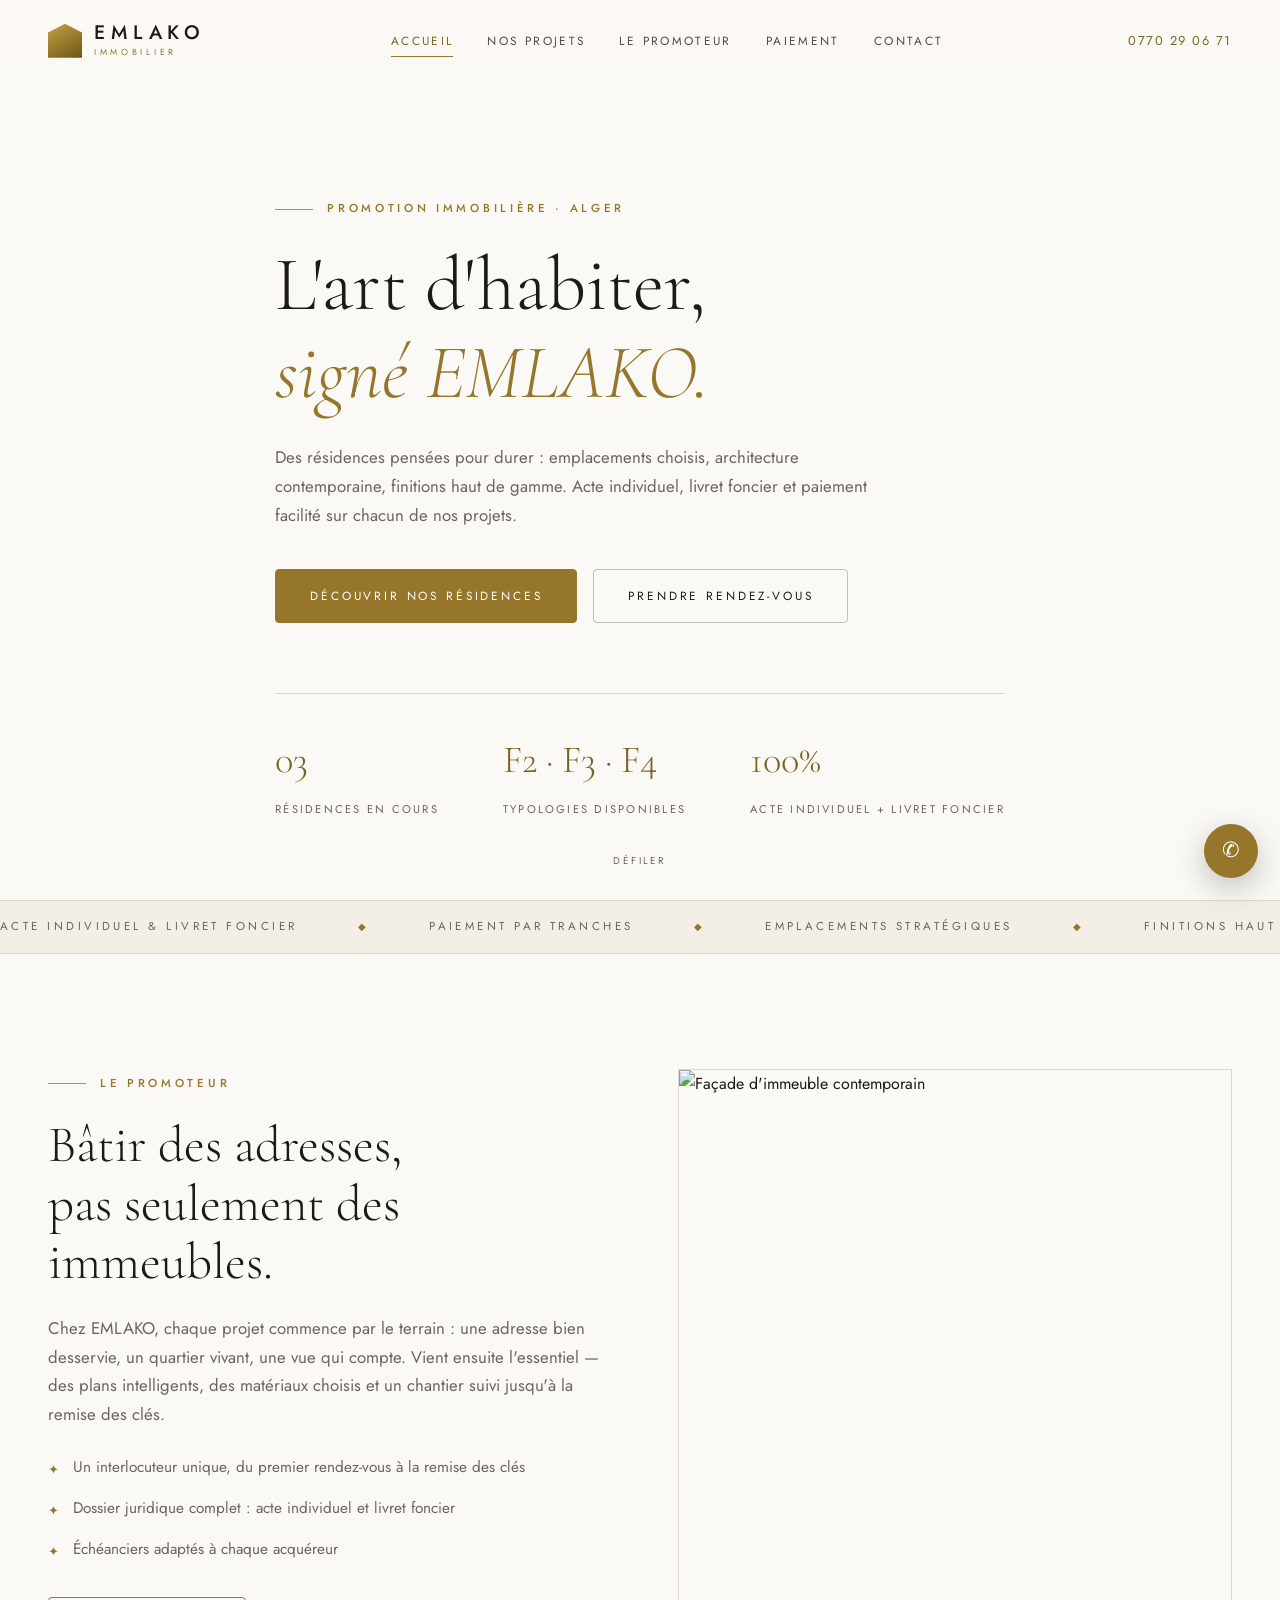
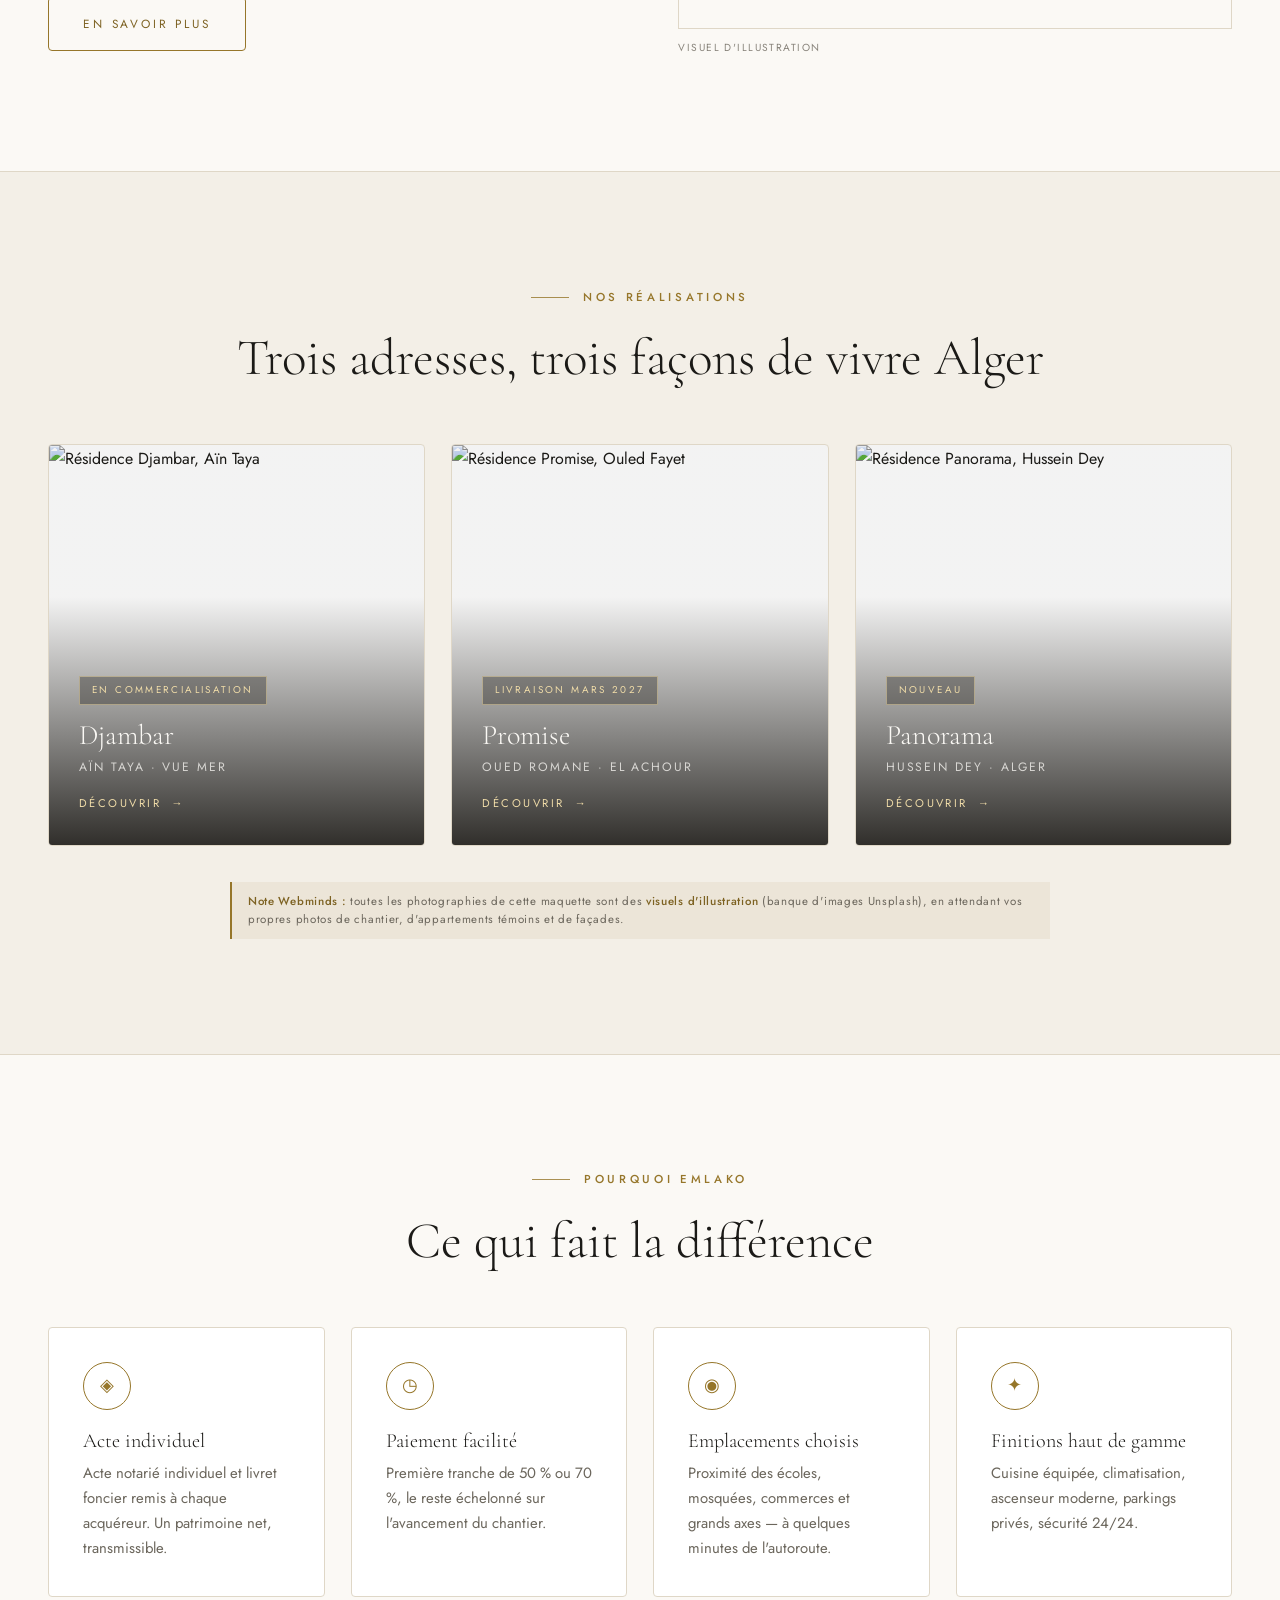
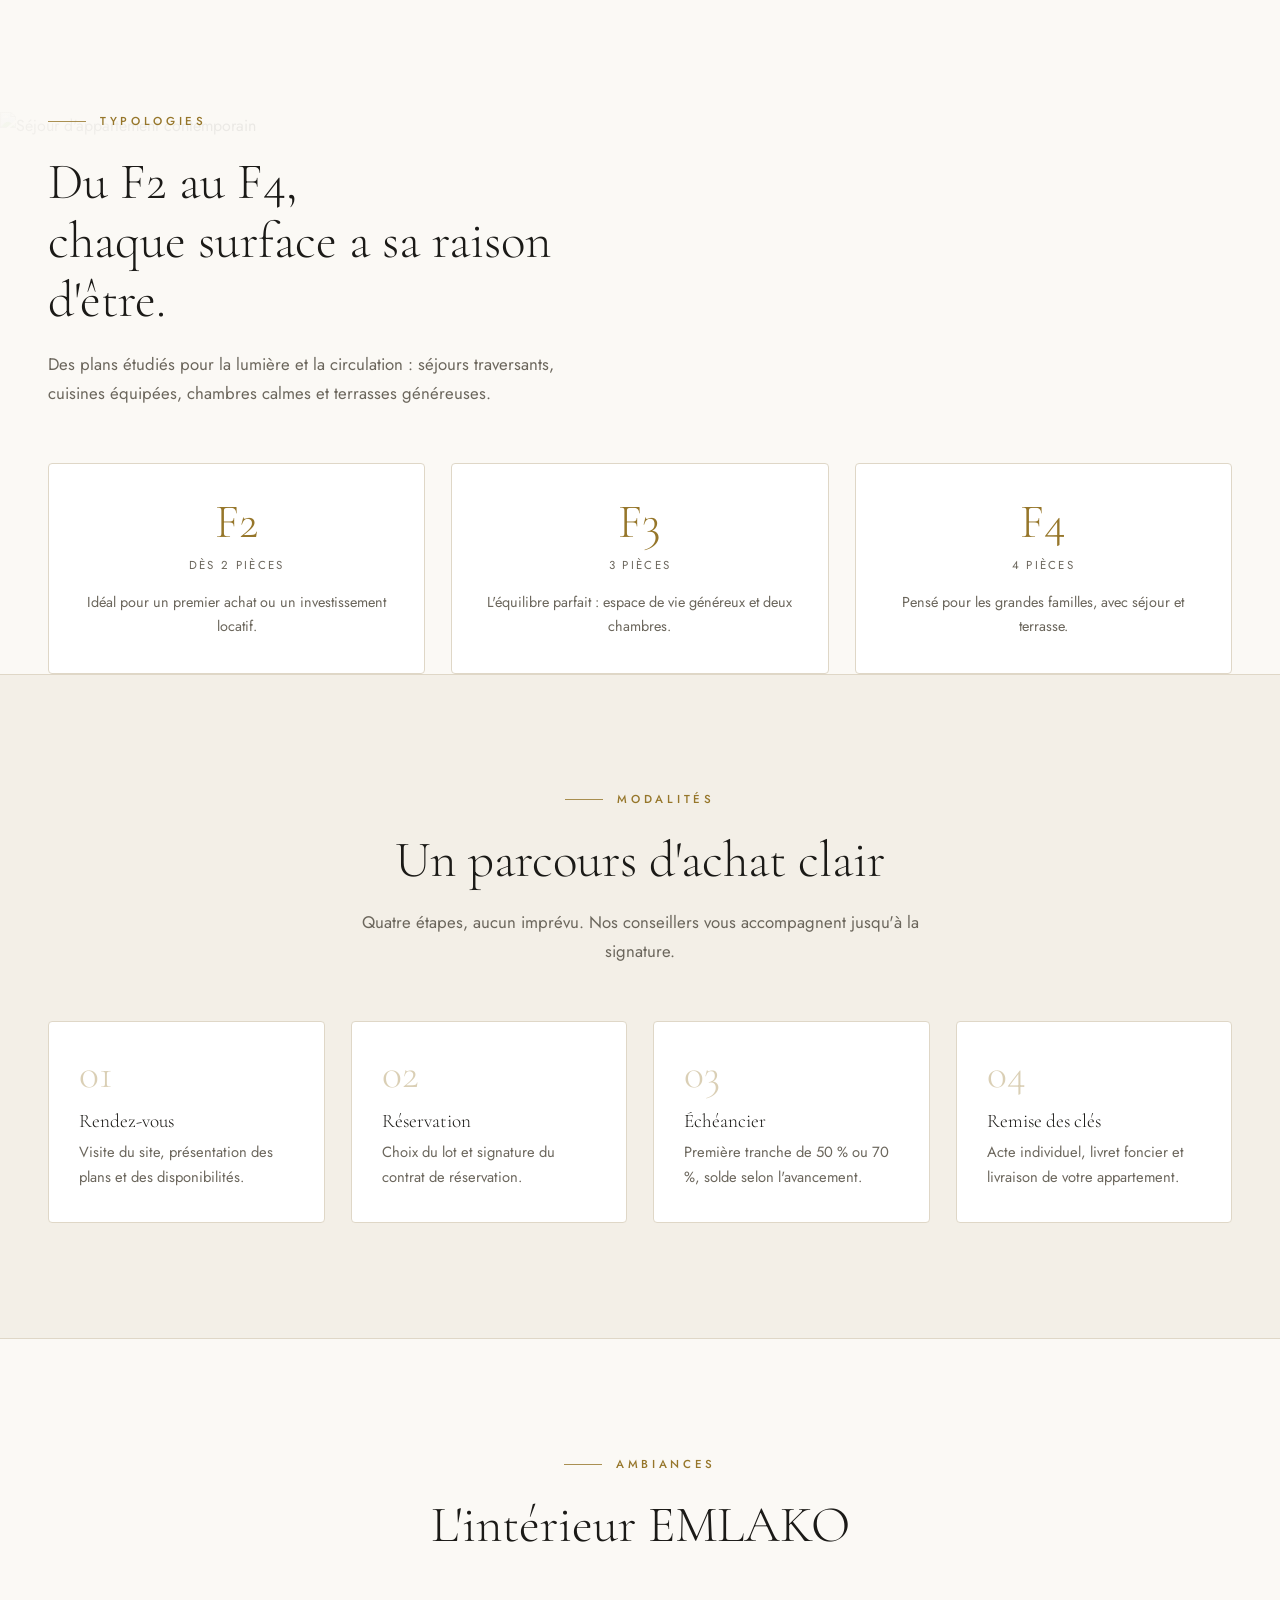
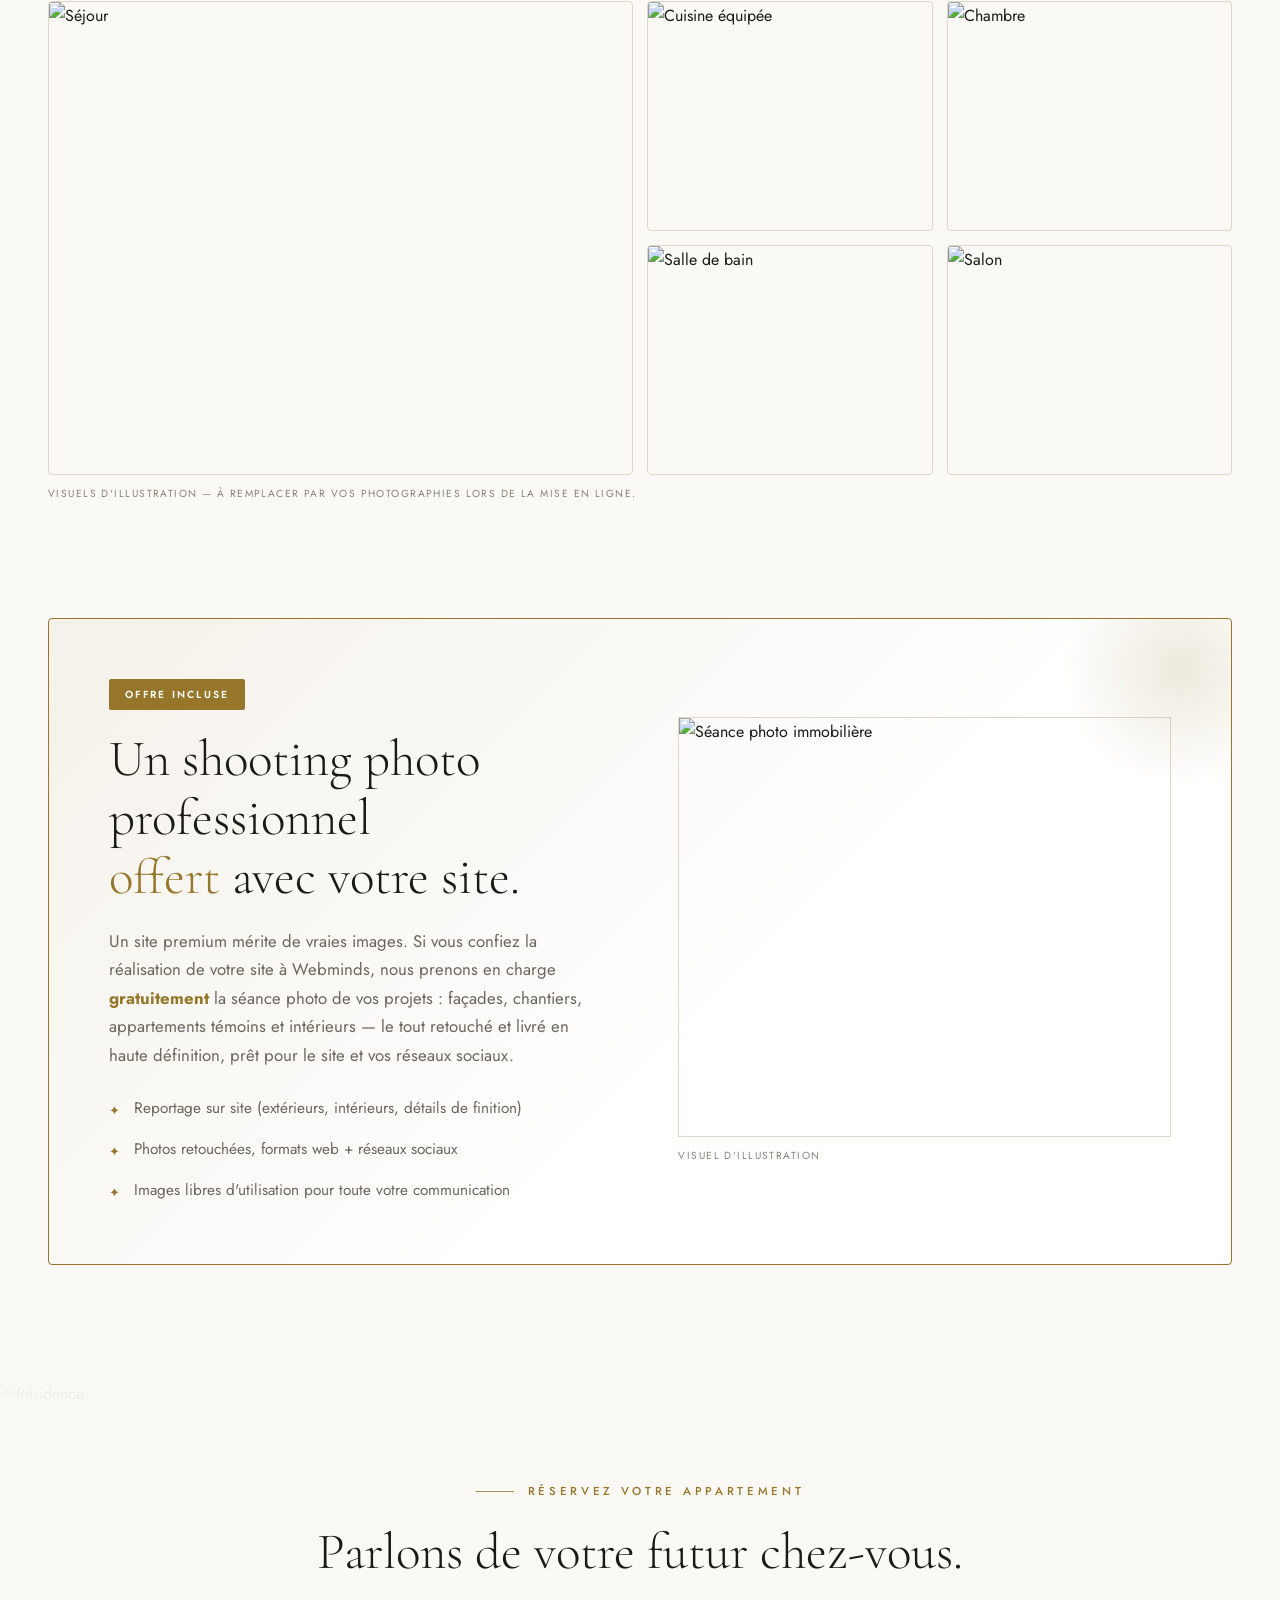
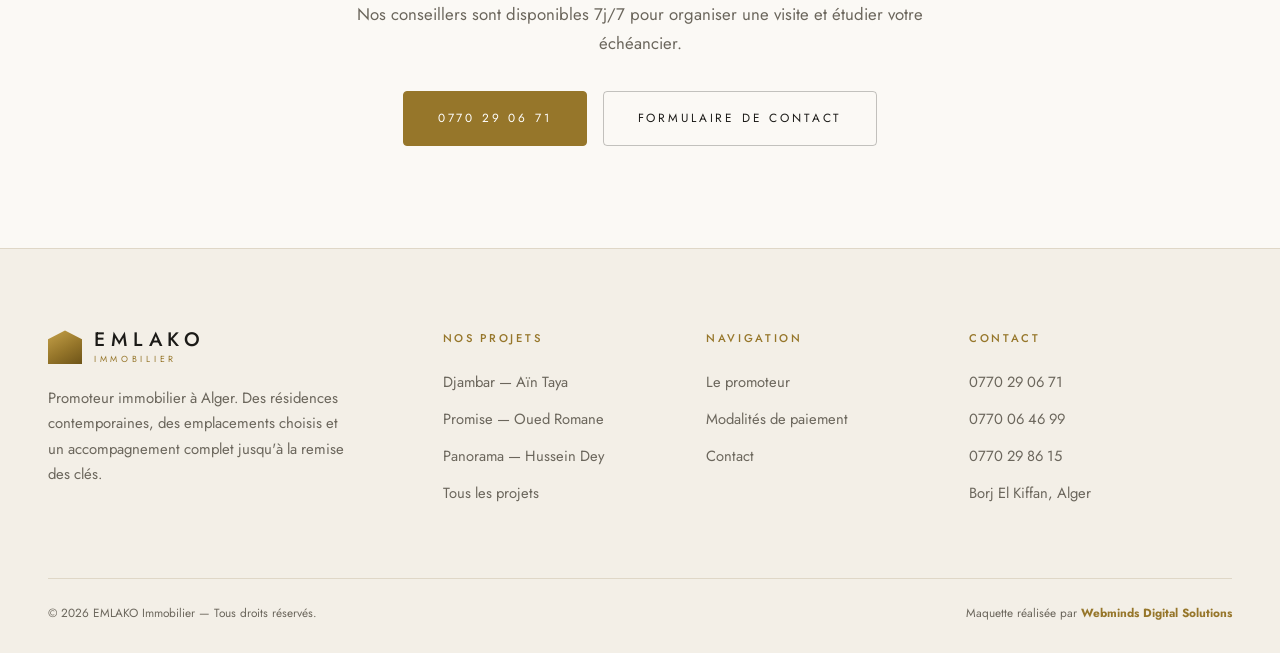
==== light/index.html @ 6c78ec1d "Initial commit — maquettes site EMLAKO (versions sombre et claire) Site statique sans build : versio" ====
<!DOCTYPE html>
<html lang="fr">
<head>
<meta charset="UTF-8">
<meta name="viewport" content="width=device-width, initial-scale=1">
<title>EMLAKO Immobilier — Promotion immobilière haut de gamme à Alger</title>
<meta name="description" content="EMLAKO Immobilier — promoteur immobilier à Alger. Résidences Djambar (Aïn Taya), Promise (Ouled Fayet) et Panorama (Hussein Dey). F2, F3, F4 avec acte individuel, livret foncier et paiement facilité.">
<link rel="preconnect" href="https://fonts.googleapis.com">
<link rel="preconnect" href="https://fonts.gstatic.com" crossorigin>
<link href="https://fonts.googleapis.com/css2?family=Cormorant+Garamond:ital,wght@0,300;0,400;0,500;1,300&family=Jost:wght@300;400;500&display=swap" rel="stylesheet">
<link rel="stylesheet" href="assets/css/style-light.css">
</head>
<body>

<!-- ============ HEADER ============ -->
<header class="header">
  <div class="wrap nav">
    <a href="index.html" class="logo">
      <span class="logo__mark"></span>
      <span class="logo__txt"><b>EMLAKO</b><span>Immobilier</span></span>
    </a>
    <nav class="menu">
      <a href="index.html" class="is-active">Accueil</a>
      <a href="projets.html">Nos projets</a>
      <a href="a-propos.html">Le promoteur</a>
      <a href="index.html#paiement">Paiement</a>
      <a href="contact.html">Contact</a>
    </nav>
    <div class="nav__cta">
      <span class="nav__tel">0770 29 06 71</span>
      <button class="burger" aria-label="Menu">☰</button>
    </div>
  </div>
</header>

<!-- ============ HERO ============ -->
<section class="hero">
  <div class="hero__bg">
    <img src="https://images.unsplash.com/photo-1613490493576-7fde63acd811?auto=format&fit=crop&w=2000&q=80" alt="Résidence contemporaine">
  </div>
  <div class="wrap hero__inner">
    <div class="eyebrow">Promotion immobilière · Alger</div>
    <h1>L'art d'habiter,<br><em>signé EMLAKO.</em></h1>
    <p class="lead">Des résidences pensées pour durer : emplacements choisis, architecture contemporaine, finitions haut de gamme. Acte individuel, livret foncier et paiement facilité sur chacun de nos projets.</p>
    <div class="hero__actions">
      <a href="projets.html" class="btn btn--solid">Découvrir nos résidences</a>
      <a href="contact.html" class="btn btn--ghost">Prendre rendez-vous</a>
    </div>
    <div class="hero__stats">
      <div class="stat"><b>03</b><span>Résidences en cours</span></div>
      <div class="stat"><b>F2 · F3 · F4</b><span>Typologies disponibles</span></div>
      <div class="stat"><b>100%</b><span>Acte individuel + livret foncier</span></div>
    </div>
  </div>
  <span class="scroll-hint">Défiler</span>
</section>

<!-- ============ MARQUEE ============ -->
<div class="marquee">
  <div class="marquee__track">
    <span>Acte individuel &amp; livret foncier</span><span>Paiement par tranches</span><span>Emplacements stratégiques</span><span>Finitions haut de gamme</span><span>Résidences sécurisées</span>
    <span>Acte individuel &amp; livret foncier</span><span>Paiement par tranches</span><span>Emplacements stratégiques</span><span>Finitions haut de gamme</span><span>Résidences sécurisées</span>
  </div>
</div>

<!-- ============ INTRO ============ -->
<section class="pad">
  <div class="wrap split">
    <div class="rv">
      <div class="eyebrow">Le promoteur</div>
      <h2>Bâtir des adresses,<br>pas seulement des immeubles.</h2>
      <p class="lead" style="margin-top:22px">Chez EMLAKO, chaque projet commence par le terrain : une adresse bien desservie, un quartier vivant, une vue qui compte. Vient ensuite l'essentiel — des plans intelligents, des matériaux choisis et un chantier suivi jusqu'à la remise des clés.</p>
      <ul class="checks">
        <li>Un interlocuteur unique, du premier rendez-vous à la remise des clés</li>
        <li>Dossier juridique complet : acte individuel et livret foncier</li>
        <li>Échéanciers adaptés à chaque acquéreur</li>
      </ul>
      <a href="a-propos.html" class="btn" style="margin-top:34px">En savoir plus</a>
    </div>
    <div class="rv">
      <img src="https://images.unsplash.com/photo-1545324418-cc1a3fa10c00?auto=format&fit=crop&w=1200&q=80" alt="Façade d'immeuble contemporain" style="width:100%;height:560px;object-fit:cover;border:1px solid var(--ligne)">
      <p class="img-note">Visuel d'illustration</p>
    </div>
  </div>
</section>

<!-- ============ PROJETS ============ -->
<section class="pad" id="projets" style="background:var(--noir-2);border-top:1px solid var(--ligne);border-bottom:1px solid var(--ligne)">
  <div class="wrap">
    <div class="center rv" style="margin-bottom:56px">
      <div class="eyebrow">Nos réalisations</div>
      <h2>Trois adresses, trois façons de vivre Alger</h2>
    </div>

    <div class="grid g3">
      <a href="projet-djambar.html" class="pcard rv">
        <div class="pcard__img"><img src="https://images.unsplash.com/photo-1507525428034-b723cf961d3e?auto=format&fit=crop&w=1200&q=80" alt="Résidence Djambar, Aïn Taya"></div>
        <div class="pcard__body">
          <span class="pcard__tag">En commercialisation</span>
          <h3>Djambar</h3>
          <p class="pcard__loc">Aïn Taya · Vue mer</p>
          <span class="pcard__link">Découvrir <span>→</span></span>
        </div>
      </a>

      <a href="projet-promise.html" class="pcard rv">
        <div class="pcard__img"><img src="https://images.unsplash.com/photo-1512917774080-9991f1c4c750?auto=format&fit=crop&w=1200&q=80" alt="Résidence Promise, Ouled Fayet"></div>
        <div class="pcard__body">
          <span class="pcard__tag">Livraison mars 2027</span>
          <h3>Promise</h3>
          <p class="pcard__loc">Oued Romane · El Achour</p>
          <span class="pcard__link">Découvrir <span>→</span></span>
        </div>
      </a>

      <a href="projet-panorama.html" class="pcard rv">
        <div class="pcard__img"><img src="https://images.unsplash.com/photo-1486406146926-c627a92ad1ab?auto=format&fit=crop&w=1200&q=80" alt="Résidence Panorama, Hussein Dey"></div>
        <div class="pcard__body">
          <span class="pcard__tag">Nouveau</span>
          <h3>Panorama</h3>
          <p class="pcard__loc">Hussein Dey · Alger</p>
          <span class="pcard__link">Découvrir <span>→</span></span>
        </div>
      </a>
    </div>

    <p class="note rv" style="max-width:820px;margin-left:auto;margin-right:auto;margin-top:36px">
      <b>Note Webminds :</b> toutes les photographies de cette maquette sont des <b>visuels d'illustration</b> (banque d'images Unsplash), en attendant vos propres photos de chantier, d'appartements témoins et de façades.
    </p>
  </div>
</section>

<!-- ============ ATOUTS ============ -->
<section class="pad">
  <div class="wrap">
    <div class="center rv" style="margin-bottom:56px">
      <div class="eyebrow">Pourquoi EMLAKO</div>
      <h2>Ce qui fait la différence</h2>
    </div>
    <div class="grid g4">
      <div class="feat rv"><div class="feat__ico">◈</div><h4>Acte individuel</h4><p>Acte notarié individuel et livret foncier remis à chaque acquéreur. Un patrimoine net, transmissible.</p></div>
      <div class="feat rv"><div class="feat__ico">◷</div><h4>Paiement facilité</h4><p>Première tranche de 50 % ou 70 %, le reste échelonné sur l'avancement du chantier.</p></div>
      <div class="feat rv"><div class="feat__ico">◉</div><h4>Emplacements choisis</h4><p>Proximité des écoles, mosquées, commerces et grands axes — à quelques minutes de l'autoroute.</p></div>
      <div class="feat rv"><div class="feat__ico">✦</div><h4>Finitions haut de gamme</h4><p>Cuisine équipée, climatisation, ascenseur moderne, parkings privés, sécurité 24/24.</p></div>
    </div>
  </div>
</section>

<!-- ============ TYPOLOGIES ============ -->
<section class="band">
  <img src="https://images.unsplash.com/photo-1600607687939-ce8a6c25118c?auto=format&fit=crop&w=2000&q=80" alt="Séjour d'appartement contemporain">
  <div class="wrap">
    <div style="max-width:560px" class="rv">
      <div class="eyebrow">Typologies</div>
      <h2>Du F2 au F4,<br>chaque surface a sa raison d'être.</h2>
      <p class="lead" style="margin-top:20px">Des plans étudiés pour la lumière et la circulation : séjours traversants, cuisines équipées, chambres calmes et terrasses généreuses.</p>
    </div>
    <div class="grid g3" style="margin-top:56px">
      <div class="typo rv"><b>F2</b><span>Dès 2 pièces</span><p>Idéal pour un premier achat ou un investissement locatif.</p></div>
      <div class="typo rv"><b>F3</b><span>3 pièces</span><p>L'équilibre parfait : espace de vie généreux et deux chambres.</p></div>
      <div class="typo rv"><b>F4</b><span>4 pièces</span><p>Pensé pour les grandes familles, avec séjour et terrasse.</p></div>
    </div>
  </div>
</section>

<!-- ============ PAIEMENT ============ -->
<section class="pad" id="paiement" style="background:var(--noir-2);border-top:1px solid var(--ligne);border-bottom:1px solid var(--ligne)">
  <div class="wrap">
    <div class="center rv" style="margin-bottom:56px">
      <div class="eyebrow">Modalités</div>
      <h2>Un parcours d'achat clair</h2>
      <p class="lead" style="margin:18px auto 0">Quatre étapes, aucun imprévu. Nos conseillers vous accompagnent jusqu'à la signature.</p>
    </div>
    <div class="grid g4">
      <div class="step rv"><b>01</b><h4>Rendez-vous</h4><p>Visite du site, présentation des plans et des disponibilités.</p></div>
      <div class="step rv"><b>02</b><h4>Réservation</h4><p>Choix du lot et signature du contrat de réservation.</p></div>
      <div class="step rv"><b>03</b><h4>Échéancier</h4><p>Première tranche de 50 % ou 70 %, solde selon l'avancement.</p></div>
      <div class="step rv"><b>04</b><h4>Remise des clés</h4><p>Acte individuel, livret foncier et livraison de votre appartement.</p></div>
    </div>
  </div>
</section>

<!-- ============ GALERIE ============ -->
<section class="pad">
  <div class="wrap">
    <div class="center rv" style="margin-bottom:46px">
      <div class="eyebrow">Ambiances</div>
      <h2>L'intérieur EMLAKO</h2>
    </div>
    <div class="gal rv">
      <figure><img src="https://images.unsplash.com/photo-1600566753086-00f18fb6b3ea?auto=format&fit=crop&w=1400&q=80" alt="Séjour"></figure>
      <figure><img src="https://images.unsplash.com/photo-1484154218962-a197022b5858?auto=format&fit=crop&w=900&q=80" alt="Cuisine équipée"></figure>
      <figure><img src="https://images.unsplash.com/photo-1560448204-e02f11c3d0e2?auto=format&fit=crop&w=900&q=80" alt="Chambre"></figure>
      <figure><img src="https://images.unsplash.com/photo-1552321554-5fefe8c9ef14?auto=format&fit=crop&w=900&q=80" alt="Salle de bain"></figure>
      <figure><img src="https://images.unsplash.com/photo-1493809842364-78817add7ffb?auto=format&fit=crop&w=900&q=80" alt="Salon"></figure>
    </div>
    <p class="img-note">Visuels d'illustration — à remplacer par vos photographies lors de la mise en ligne.</p>
  </div>
</section>

<!-- ============ OFFRE SHOOTING ============ -->
<section class="pad" style="padding-top:0">
  <div class="wrap">
    <div class="offer rv">
      <div class="split" style="align-items:center">
        <div>
          <span class="offer__badge">Offre incluse</span>
          <h2>Un shooting photo professionnel<br><span class="gold">offert</span> avec votre site.</h2>
          <p class="lead" style="margin-top:20px">Un site premium mérite de vraies images. Si vous confiez la réalisation de votre site à Webminds, nous prenons en charge <b class="gold">gratuitement</b> la séance photo de vos projets : façades, chantiers, appartements témoins et intérieurs — le tout retouché et livré en haute définition, prêt pour le site et vos réseaux sociaux.</p>
          <ul class="checks">
            <li>Reportage sur site (extérieurs, intérieurs, détails de finition)</li>
            <li>Photos retouchées, formats web + réseaux sociaux</li>
            <li>Images libres d'utilisation pour toute votre communication</li>
          </ul>
        </div>
        <div>
          <img src="https://images.unsplash.com/photo-1554048612-b6a482bc67e5?auto=format&fit=crop&w=1100&q=80" alt="Séance photo immobilière" style="width:100%;height:420px;object-fit:cover;border:1px solid var(--ligne)">
          <p class="img-note">Visuel d'illustration</p>
        </div>
      </div>
    </div>
  </div>
</section>

<!-- ============ CTA CONTACT ============ -->
<section class="band" style="min-height:52vh">
  <img src="https://images.unsplash.com/photo-1570129477492-45c003edd2be?auto=format&fit=crop&w=2000&q=80" alt="Résidence">
  <div class="wrap center rv">
    <div class="eyebrow">Réservez votre appartement</div>
    <h2>Parlons de votre futur chez-vous.</h2>
    <p class="lead" style="margin:18px auto 34px">Nos conseillers sont disponibles 7j/7 pour organiser une visite et étudier votre échéancier.</p>
    <div style="display:flex;gap:16px;justify-content:center;flex-wrap:wrap">
      <a href="tel:0770290671" class="btn btn--solid">0770 29 06 71</a>
      <a href="contact.html" class="btn btn--ghost">Formulaire de contact</a>
    </div>
  </div>
</section>

<!-- ============ FOOTER ============ -->
<footer class="footer">
  <div class="wrap">
    <div class="footer__grid">
      <div>
        <a href="index.html" class="logo" style="margin-bottom:20px">
          <span class="logo__mark"></span>
          <span class="logo__txt"><b>EMLAKO</b><span>Immobilier</span></span>
        </a>
        <p style="color:var(--gris);font-size:.93rem;max-width:34ch">Promoteur immobilier à Alger. Des résidences contemporaines, des emplacements choisis et un accompagnement complet jusqu'à la remise des clés.</p>
      </div>
      <div>
        <h5>Nos projets</h5>
        <ul>
          <li><a href="projet-djambar.html">Djambar — Aïn Taya</a></li>
          <li><a href="projet-promise.html">Promise — Oued Romane</a></li>
          <li><a href="projet-panorama.html">Panorama — Hussein Dey</a></li>
          <li><a href="projets.html">Tous les projets</a></li>
        </ul>
      </div>
      <div>
        <h5>Navigation</h5>
        <ul>
          <li><a href="a-propos.html">Le promoteur</a></li>
          <li><a href="index.html#paiement">Modalités de paiement</a></li>
          <li><a href="contact.html">Contact</a></li>
        </ul>
      </div>
      <div>
        <h5>Contact</h5>
        <ul>
          <li><a href="tel:0770290671">0770 29 06 71</a></li>
          <li><a href="tel:0770064699">0770 06 46 99</a></li>
          <li><a href="tel:0770298615">0770 29 86 15</a></li>
          <li>Borj El Kiffan, Alger</li>
        </ul>
      </div>
    </div>
    <div class="footer__bottom">
      <span>© 2026 EMLAKO Immobilier — Tous droits réservés.</span>
      <span>Maquette réalisée par <b class="gold">Webminds Digital Solutions</b></span>
    </div>
  </div>
</footer>

<a href="https://wa.me/213770290671" class="wa" aria-label="WhatsApp" target="_blank" rel="noopener">✆</a>

<script src="assets/js/main.js"></script>
</body>
</html>
---- light/assets/css/style-light.css ----
/* ==========================================================================
   EMLAKO IMMOBILIER — Maquette V2 « Light »
   Proposition Webminds Digital Solutions
   Palette : ivoire / sable / bronze — même structure que la V1 sombre
   ========================================================================== */

:root{
  --noir:#FBF9F5;          /* fond principal (ivoire) */
  --noir-2:#F3EFE7;        /* surface secondaire (sable clair) */
  --noir-3:#EBE5D9;        /* surface au survol */
  --ligne:#DFD7C7;
  --or:#96762A;            /* bronze */
  --or-clair:#7D6222;      /* bronze foncé pour le texte */
  --or-soft:rgba(150,118,42,.08);
  --blanc:#1B1A17;         /* texte principal (encre) */
  --gris:#6B665C;
  --maxw:1240px;
  --r:4px;
  --t:.45s cubic-bezier(.22,.61,.36,1);
}

*{margin:0;padding:0;box-sizing:border-box}
html{scroll-behavior:smooth}
body{
  background:var(--noir);
  color:var(--blanc);
  font-family:"Jost","Helvetica Neue",Arial,sans-serif;
  font-size:16px;line-height:1.7;
  -webkit-font-smoothing:antialiased;overflow-x:hidden;
}
img{display:block;max-width:100%}
a{color:inherit;text-decoration:none}
ul{list-style:none}

h1,h2,h3,h4,.serif{font-family:"Cormorant Garamond",Georgia,serif;font-weight:300;line-height:1.15}
h1{font-size:clamp(2.6rem,6vw,5rem)}
h2{font-size:clamp(2rem,4vw,3.4rem)}
h3{font-size:clamp(1.4rem,2.2vw,2rem)}

.wrap{max-width:var(--maxw);margin:0 auto;padding:0 28px}
section{position:relative}
.pad{padding:clamp(70px,9vw,140px) 0}

.eyebrow{
  font-size:.72rem;letter-spacing:.32em;text-transform:uppercase;
  color:var(--or);display:flex;align-items:center;gap:14px;margin-bottom:22px;font-weight:500;
}
.eyebrow::before{content:"";width:38px;height:1px;background:var(--or);opacity:.8}
.lead{color:var(--gris);max-width:62ch;font-size:1.05rem}
.gold{color:var(--or)}
.center{text-align:center}
.center .eyebrow{justify-content:center}

/* --- Boutons --- */
.btn{
  display:inline-flex;align-items:center;gap:12px;padding:16px 34px;
  border:1px solid var(--or);color:var(--or-clair);
  font-size:.74rem;letter-spacing:.24em;text-transform:uppercase;
  transition:var(--t);border-radius:var(--r);background:transparent;cursor:pointer;
}
.btn:hover{background:var(--or);color:#fff;transform:translateY(-2px)}
.btn--solid{background:var(--or);color:#fff;border-color:var(--or)}
.btn--solid:hover{background:transparent;color:var(--or-clair)}
.btn--ghost{border-color:rgba(27,26,23,.25);color:var(--blanc)}
.btn--ghost:hover{border-color:var(--or);background:var(--or);color:#fff}

/* --- Header --- */
.header{
  position:fixed;inset:0 0 auto 0;z-index:90;padding:22px 0;transition:var(--t);
  background:linear-gradient(to bottom,rgba(251,249,245,.9),transparent);
}
.header.scrolled{
  background:rgba(251,249,245,.97);border-bottom:1px solid var(--ligne);
  padding:14px 0;backdrop-filter:blur(14px);box-shadow:0 8px 30px rgba(27,26,23,.05);
}
.nav{display:flex;align-items:center;justify-content:space-between;gap:30px}
.logo{display:flex;align-items:center;gap:12px}
.logo__mark{
  width:34px;height:34px;flex:none;
  background:linear-gradient(150deg,#C6A24A,var(--or) 55%,#6E5418);
  clip-path:polygon(50% 0,100% 26%,100% 100%,0 100%,0 26%);
}
.logo__txt{line-height:1.05}
.logo__txt b{display:block;font-size:1.22rem;letter-spacing:.3em;font-weight:500}
.logo__txt span{font-size:.55rem;letter-spacing:.42em;color:var(--or);text-transform:uppercase}
.menu{display:flex;gap:34px;align-items:center}
.menu a{
  font-size:.74rem;letter-spacing:.2em;text-transform:uppercase;color:var(--blanc);
  opacity:.78;position:relative;padding:6px 0;transition:var(--t);
}
.menu a::after{content:"";position:absolute;left:0;bottom:0;height:1px;width:0;background:var(--or);transition:var(--t)}
.menu a:hover,.menu a.is-active{opacity:1;color:var(--or-clair)}
.menu a:hover::after,.menu a.is-active::after{width:100%}
.nav__cta{display:flex;align-items:center;gap:18px}
.nav__tel{font-size:.8rem;letter-spacing:.12em;color:var(--or-clair);white-space:nowrap}
.burger{display:none;background:none;border:0;color:var(--blanc);font-size:1.5rem;cursor:pointer;line-height:1}

/* --- Hero --- */
.hero{position:relative;min-height:100vh;display:flex;align-items:center;overflow:hidden}
.hero__bg{position:absolute;inset:0;z-index:-2}
.hero__bg img{width:100%;height:100%;object-fit:cover;opacity:1;animation:zoom 22s ease-in-out infinite alternate}
@keyframes zoom{from{transform:scale(1)}to{transform:scale(1.09)}}
.hero::after{
  content:"";position:absolute;inset:0;z-index:-1;
  background:linear-gradient(100deg,rgba(251,249,245,.97) 8%,rgba(251,249,245,.9) 42%,rgba(251,249,245,.45) 72%,rgba(251,249,245,.2));
}
.hero__inner{padding-top:120px;max-width:820px}
.hero h1{margin-bottom:26px}
.hero h1 em{font-style:italic;color:var(--or)}
.hero__actions{display:flex;gap:16px;flex-wrap:wrap;margin-top:40px}
.hero__stats{display:flex;gap:clamp(24px,5vw,64px);flex-wrap:wrap;margin-top:70px;padding-top:34px;border-top:1px solid var(--ligne)}
.stat b{display:block;font-family:"Cormorant Garamond",serif;font-size:2.4rem;color:var(--or-clair);font-weight:300}
.stat span{font-size:.7rem;letter-spacing:.2em;text-transform:uppercase;color:var(--gris)}
.scroll-hint{position:absolute;bottom:30px;left:50%;transform:translateX(-50%);font-size:.62rem;letter-spacing:.3em;text-transform:uppercase;color:var(--gris)}

/* --- Marquee --- */
.marquee{border-top:1px solid var(--ligne);border-bottom:1px solid var(--ligne);overflow:hidden;background:var(--noir-2);padding:16px 0}
.marquee__track{display:flex;gap:60px;white-space:nowrap;animation:slide 34s linear infinite;width:max-content}
.marquee__track span{font-size:.72rem;letter-spacing:.3em;text-transform:uppercase;color:var(--gris);display:flex;align-items:center;gap:60px}
.marquee__track span::after{content:"◆";color:var(--or);font-size:.6rem}
@keyframes slide{to{transform:translateX(-50%)}}

/* --- Grilles --- */
.grid{display:grid;gap:26px}
.g2{grid-template-columns:repeat(2,1fr)}
.g3{grid-template-columns:repeat(3,1fr)}
.g4{grid-template-columns:repeat(4,1fr)}
.split{display:grid;grid-template-columns:1fr 1fr;gap:clamp(36px,6vw,90px);align-items:center}

/* --- Cartes projets --- */
.pcard{position:relative;overflow:hidden;border:1px solid var(--ligne);background:#fff;border-radius:var(--r);display:block;transition:var(--t)}
.pcard:hover{box-shadow:0 18px 50px rgba(27,26,23,.12);transform:translateY(-4px)}
.pcard__img{height:400px;overflow:hidden;position:relative}
.pcard__img img{width:100%;height:100%;object-fit:cover;transition:transform 1.1s cubic-bezier(.22,.61,.36,1)}
.pcard:hover .pcard__img img{transform:scale(1.08)}
.pcard__img::after{content:"";position:absolute;inset:0;background:linear-gradient(to top,rgba(20,18,14,.88),rgba(20,18,14,.05) 62%)}
.pcard__body{position:absolute;bottom:0;left:0;right:0;padding:30px;z-index:2;color:#FBF9F5}
.pcard__body h3{color:#FBF9F5}
.pcard__tag{display:inline-block;font-size:.62rem;letter-spacing:.24em;text-transform:uppercase;color:#F0DCA8;border:1px solid rgba(240,220,168,.5);padding:5px 12px;margin-bottom:14px;background:rgba(20,18,14,.35)}
.pcard h3{margin-bottom:6px}
.pcard__loc{font-size:.76rem;letter-spacing:.16em;text-transform:uppercase;color:rgba(251,249,245,.75)}
.pcard__link{margin-top:16px;display:inline-flex;gap:10px;align-items:center;font-size:.7rem;letter-spacing:.22em;text-transform:uppercase;color:#F0DCA8}
.pcard__link span{transition:var(--t)}
.pcard:hover .pcard__link span{transform:translateX(6px)}

/* tag utilisé hors carte (pages projets) */
.split .pcard__tag{color:var(--or-clair);border-color:var(--ligne);background:var(--or-soft)}
.split .pcard__loc{color:var(--gris)}

/* --- Atouts --- */
.feat{padding:34px;border:1px solid var(--ligne);background:#fff;border-radius:var(--r);transition:var(--t)}
.feat:hover{background:var(--noir-2);transform:translateY(-6px);border-color:var(--or)}
.feat__ico{width:48px;height:48px;border:1px solid var(--or);border-radius:50%;display:grid;place-items:center;color:var(--or);margin-bottom:20px;font-size:1.1rem}
.feat h4{font-size:1.25rem;margin-bottom:8px}
.feat p{color:var(--gris);font-size:.93rem}

/* --- Typologies --- */
.typo{border:1px solid var(--ligne);background:#fff;padding:34px;text-align:center;border-radius:var(--r);transition:var(--t)}
.typo:hover{border-color:var(--or);background:var(--noir-2)}
.typo b{display:block;font-family:"Cormorant Garamond",serif;font-size:3rem;color:var(--or);font-weight:300;line-height:1}
.typo span{font-size:.72rem;letter-spacing:.2em;text-transform:uppercase;color:var(--gris);display:block;margin-top:10px}
.typo p{color:var(--gris);font-size:.9rem;margin-top:14px}

/* --- Bande image --- */
.band{position:relative;min-height:60vh;display:flex;align-items:center;overflow:hidden}
.band img{position:absolute;inset:0;width:100%;height:100%;object-fit:cover;z-index:-1}
.band::after{content:"";position:absolute;inset:0;background:linear-gradient(to right,rgba(251,249,245,.96),rgba(251,249,245,.86) 55%,rgba(251,249,245,.5));z-index:-1}

/* --- Étapes --- */
.step{position:relative;padding:32px 30px;border:1px solid var(--ligne);background:#fff;border-radius:var(--r)}
.step b{font-family:"Cormorant Garamond",serif;font-size:2.6rem;color:rgba(150,118,42,.35);display:block;line-height:1;margin-bottom:14px;font-weight:300}
.step h4{font-size:1.2rem;margin-bottom:8px}
.step p{color:var(--gris);font-size:.92rem}

/* --- Checks --- */
.checks{display:grid;gap:14px;margin-top:26px}
.checks li{display:flex;gap:14px;align-items:flex-start;color:var(--gris);font-size:.96rem}
.checks li::before{content:"✦";color:var(--or);font-size:.8rem;margin-top:5px}

/* --- Galerie --- */
.gal{display:grid;grid-template-columns:repeat(4,1fr);gap:14px}
.gal figure{overflow:hidden;height:230px;border:1px solid var(--ligne);position:relative;border-radius:var(--r)}
.gal figure:first-child{grid-column:span 2;grid-row:span 2;height:auto;min-height:474px}
.gal img{width:100%;height:100%;object-fit:cover;transition:transform 1s var(--t)}
.gal figure:hover img{transform:scale(1.07)}

/* --- Offre shooting --- */
.offer{
  border:1px solid var(--or);border-radius:var(--r);
  background:linear-gradient(135deg,rgba(150,118,42,.10),rgba(255,255,255,0) 60%),#fff;
  padding:clamp(34px,5vw,60px);position:relative;overflow:hidden;
}
.offer::before{content:"";position:absolute;right:-70px;top:-70px;width:240px;height:240px;border-radius:50%;background:radial-gradient(circle,rgba(150,118,42,.16),transparent 70%)}
.offer__badge{display:inline-block;background:var(--or);color:#fff;font-size:.64rem;font-weight:600;letter-spacing:.22em;text-transform:uppercase;padding:7px 16px;margin-bottom:20px;border-radius:2px}

/* --- Notes --- */
.note{font-size:.72rem;letter-spacing:.06em;color:var(--gris);border-left:2px solid var(--or);padding:10px 16px;background:var(--or-soft);margin-top:20px;line-height:1.6}
.note b{color:var(--or-clair);font-weight:500}
.img-note{font-size:.64rem;letter-spacing:.14em;text-transform:uppercase;color:var(--gris);opacity:.8;margin-top:10px}

/* --- Formulaire --- */
.form{display:grid;gap:18px}
.form .row{display:grid;grid-template-columns:1fr 1fr;gap:18px}
.form label{display:block;font-size:.66rem;letter-spacing:.2em;text-transform:uppercase;color:var(--gris);margin-bottom:8px}
.form input,.form select,.form textarea{
  width:100%;background:#fff;border:1px solid var(--ligne);color:var(--blanc);
  padding:14px 16px;font-family:inherit;font-size:.95rem;border-radius:var(--r);transition:var(--t);
}
.form input:focus,.form select:focus,.form textarea:focus{outline:0;border-color:var(--or);box-shadow:0 0 0 3px var(--or-soft)}
.form textarea{min-height:130px;resize:vertical}

/* --- Contact infos --- */
.cinfo{display:flex;gap:18px;padding:24px 0;border-bottom:1px solid var(--ligne)}
.cinfo__ico{width:42px;height:42px;flex:none;border:1px solid var(--or);border-radius:50%;display:grid;place-items:center;color:var(--or)}
.cinfo b{display:block;font-size:.68rem;letter-spacing:.22em;text-transform:uppercase;color:var(--gris);font-weight:500;margin-bottom:5px}
.cinfo p{color:var(--blanc);font-size:1rem}

/* --- Page header interne --- */
.phead{position:relative;padding:190px 0 90px;overflow:hidden}
.phead img{position:absolute;inset:0;width:100%;height:100%;object-fit:cover;z-index:-1}
.phead::after{content:"";position:absolute;inset:0;background:linear-gradient(to top,var(--noir) 12%,rgba(251,249,245,.9) 55%,rgba(251,249,245,.7));z-index:-1}
.crumb{font-size:.68rem;letter-spacing:.2em;text-transform:uppercase;color:var(--gris);margin-top:16px}
.crumb a:hover{color:var(--or-clair)}

/* --- Footer --- */
.footer{background:var(--noir-2);border-top:1px solid var(--ligne);padding:80px 0 30px}
.footer__grid{display:grid;grid-template-columns:1.6fr 1fr 1fr 1.2fr;gap:44px}
.footer h5{font-size:.7rem;letter-spacing:.24em;text-transform:uppercase;color:var(--or);margin-bottom:22px;font-weight:500}
.footer li{margin-bottom:12px;color:var(--gris);font-size:.92rem}
.footer a:hover{color:var(--or-clair)}
.footer__bottom{margin-top:60px;padding-top:24px;border-top:1px solid var(--ligne);display:flex;justify-content:space-between;gap:16px;flex-wrap:wrap;font-size:.74rem;color:var(--gris)}

/* --- WhatsApp --- */
.wa{position:fixed;right:22px;bottom:22px;z-index:80;width:54px;height:54px;border-radius:50%;background:var(--or);color:#fff;display:grid;place-items:center;font-size:1.3rem;box-shadow:0 10px 30px rgba(27,26,23,.25);transition:var(--t)}
.wa:hover{transform:scale(1.08)}

/* --- Reveal --- */
.rv{opacity:0;transform:translateY(32px);transition:opacity .9s ease,transform .9s cubic-bezier(.22,.61,.36,1)}
.rv.in{opacity:1;transform:none}

/* --- Responsive --- */
@media(max-width:980px){
  .g4{grid-template-columns:repeat(2,1fr)}
  .g3{grid-template-columns:repeat(2,1fr)}
  .footer__grid{grid-template-columns:1fr 1fr}
  .gal{grid-template-columns:repeat(2,1fr)}
  .gal figure:first-child{grid-column:span 2;min-height:300px}
}
@media(max-width:820px){
  .menu{position:fixed;inset:0 0 0 auto;width:min(80vw,320px);background:#fff;flex-direction:column;justify-content:center;gap:26px;transform:translateX(100%);transition:var(--t);border-left:1px solid var(--ligne);z-index:95}
  .menu.open{transform:none}
  .burger{display:block;z-index:96}
  .nav__tel{display:none}
  .split,.g2,.g3{grid-template-columns:1fr}
  .hero__inner{padding-top:150px}
  .form .row{grid-template-columns:1fr}
  .footer__grid{grid-template-columns:1fr}
}
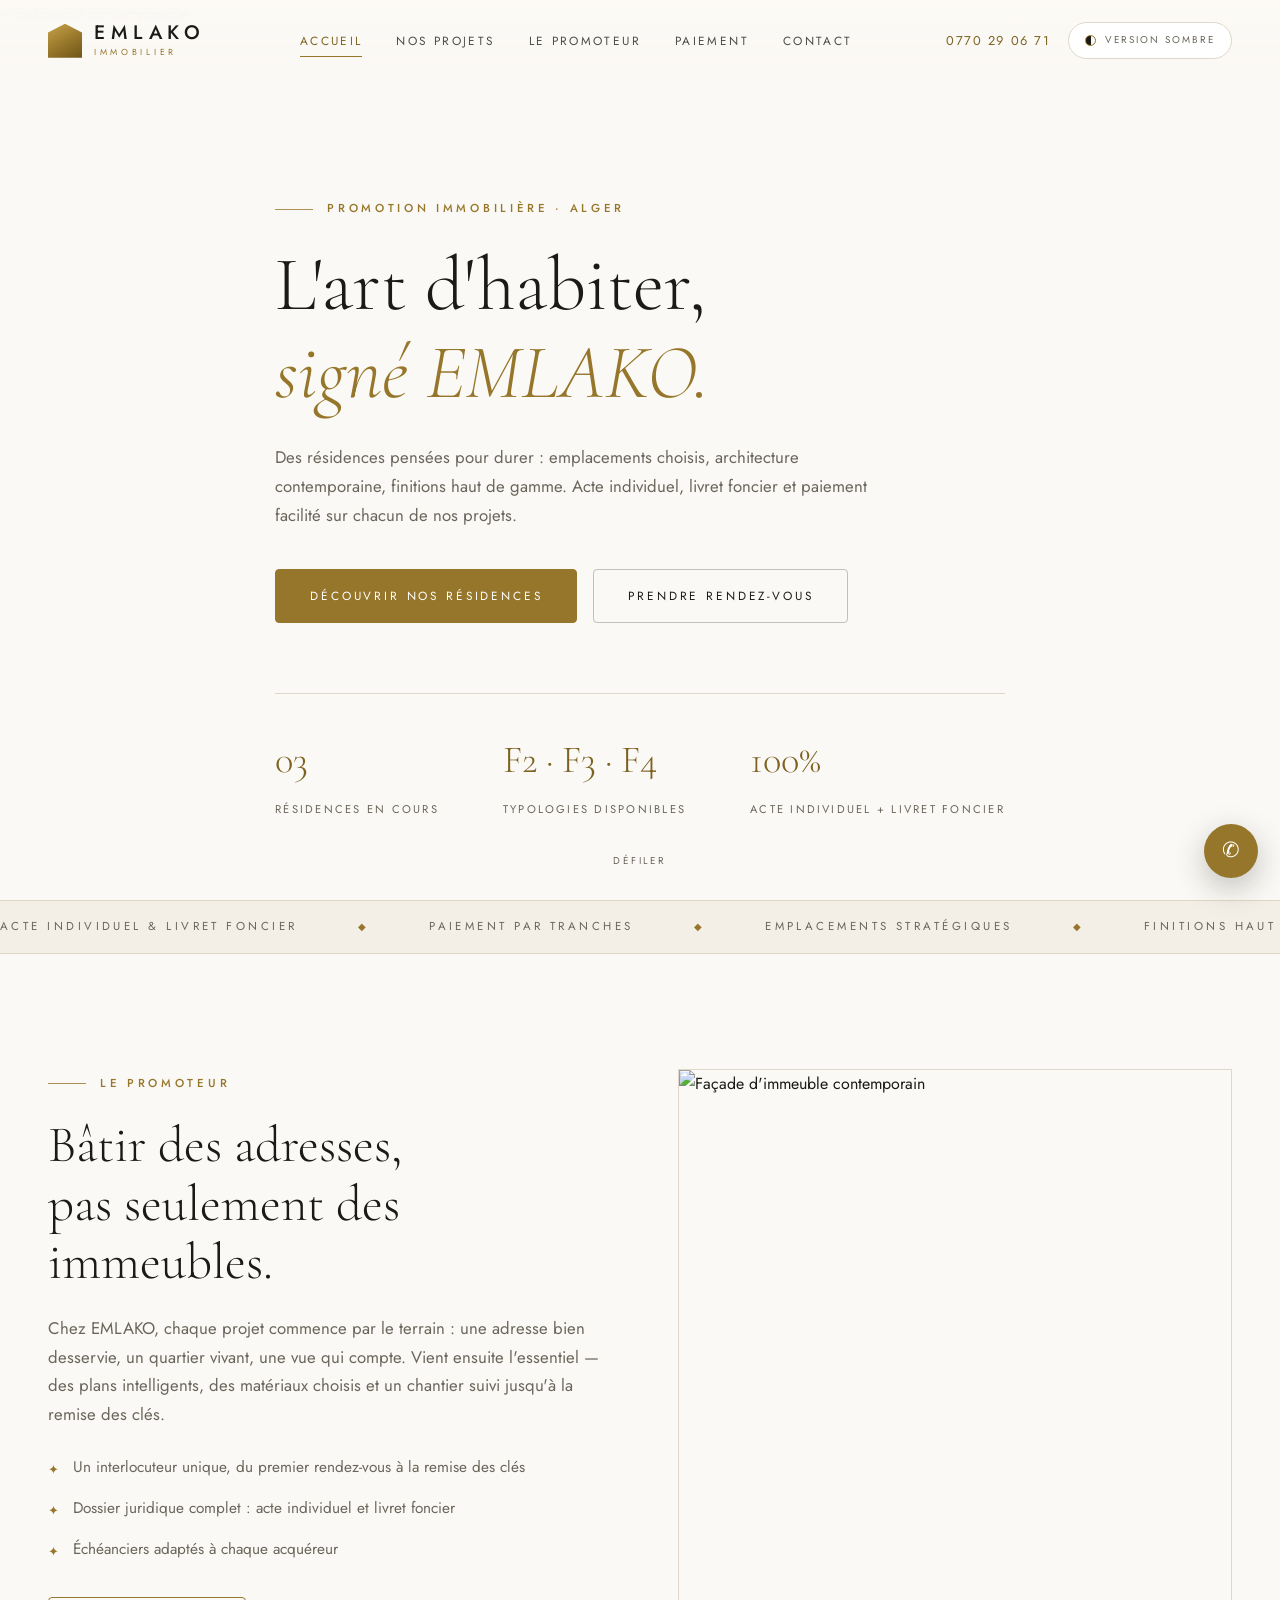
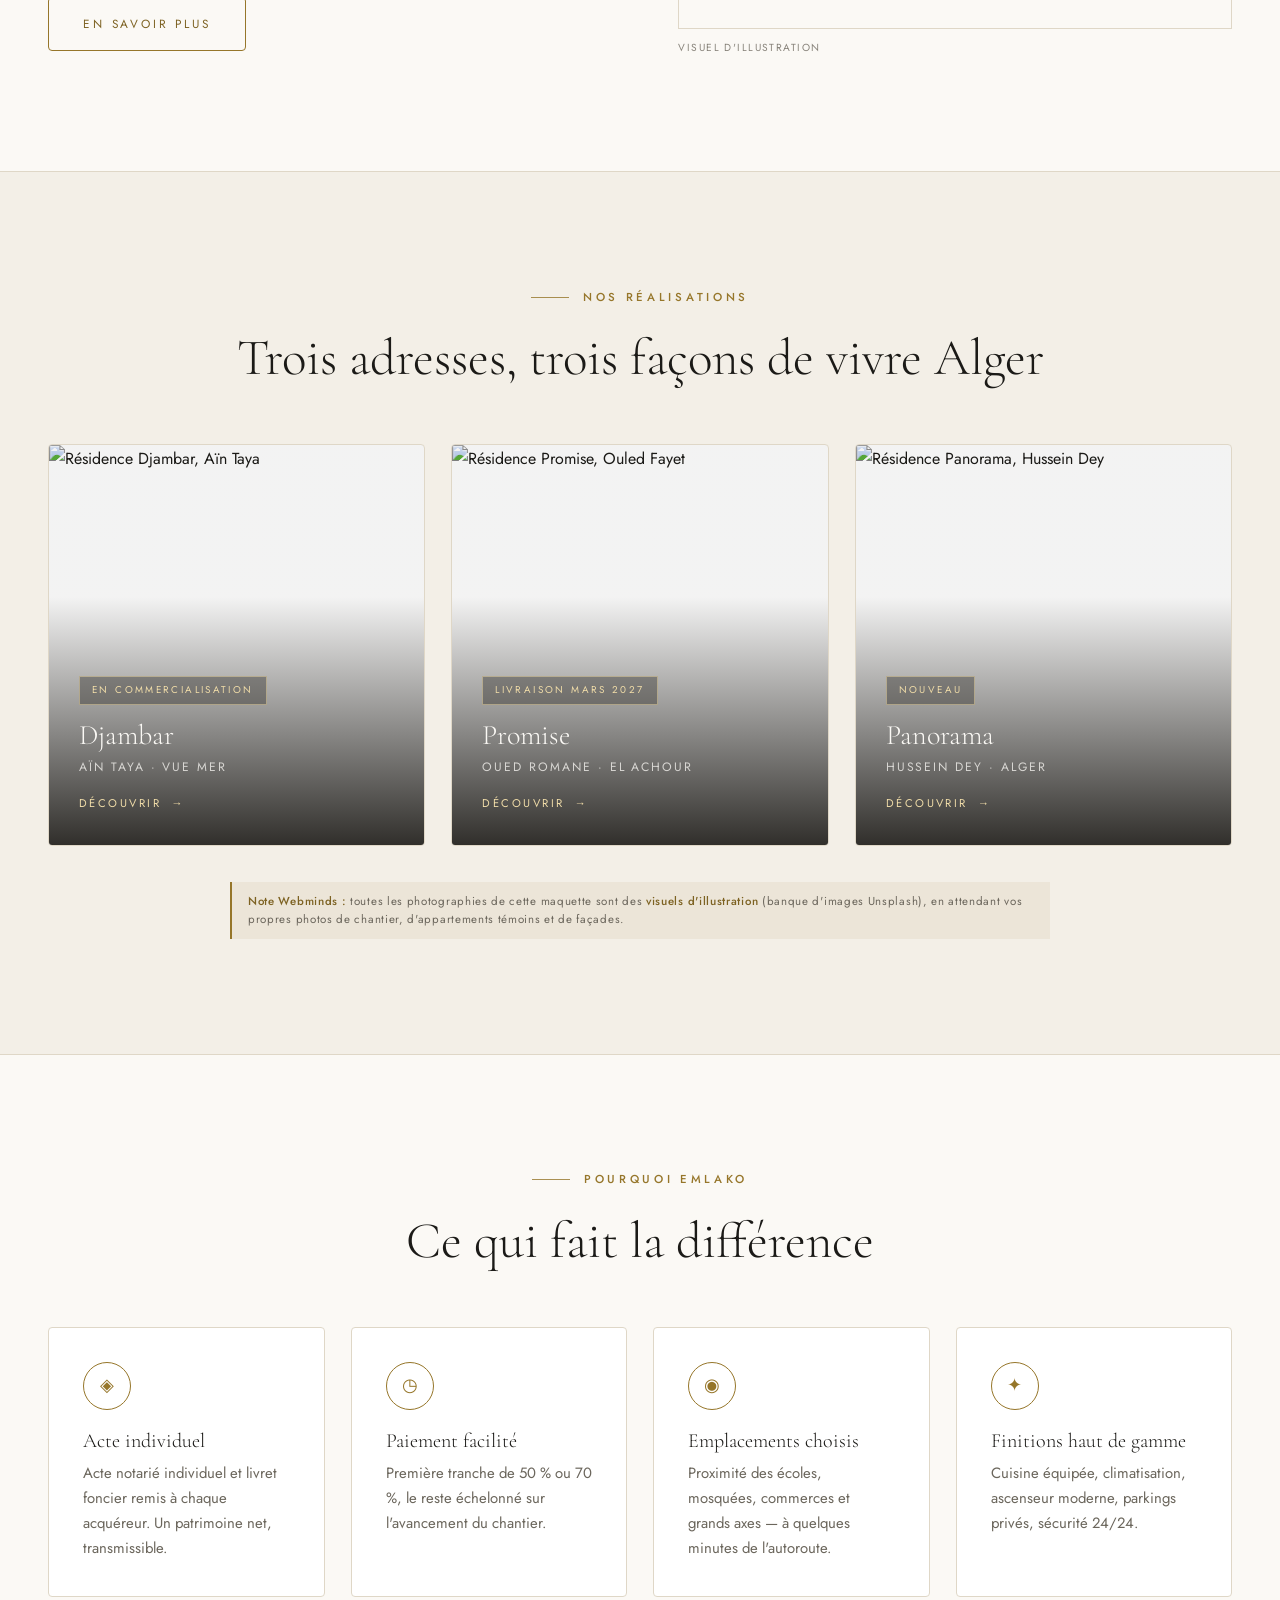
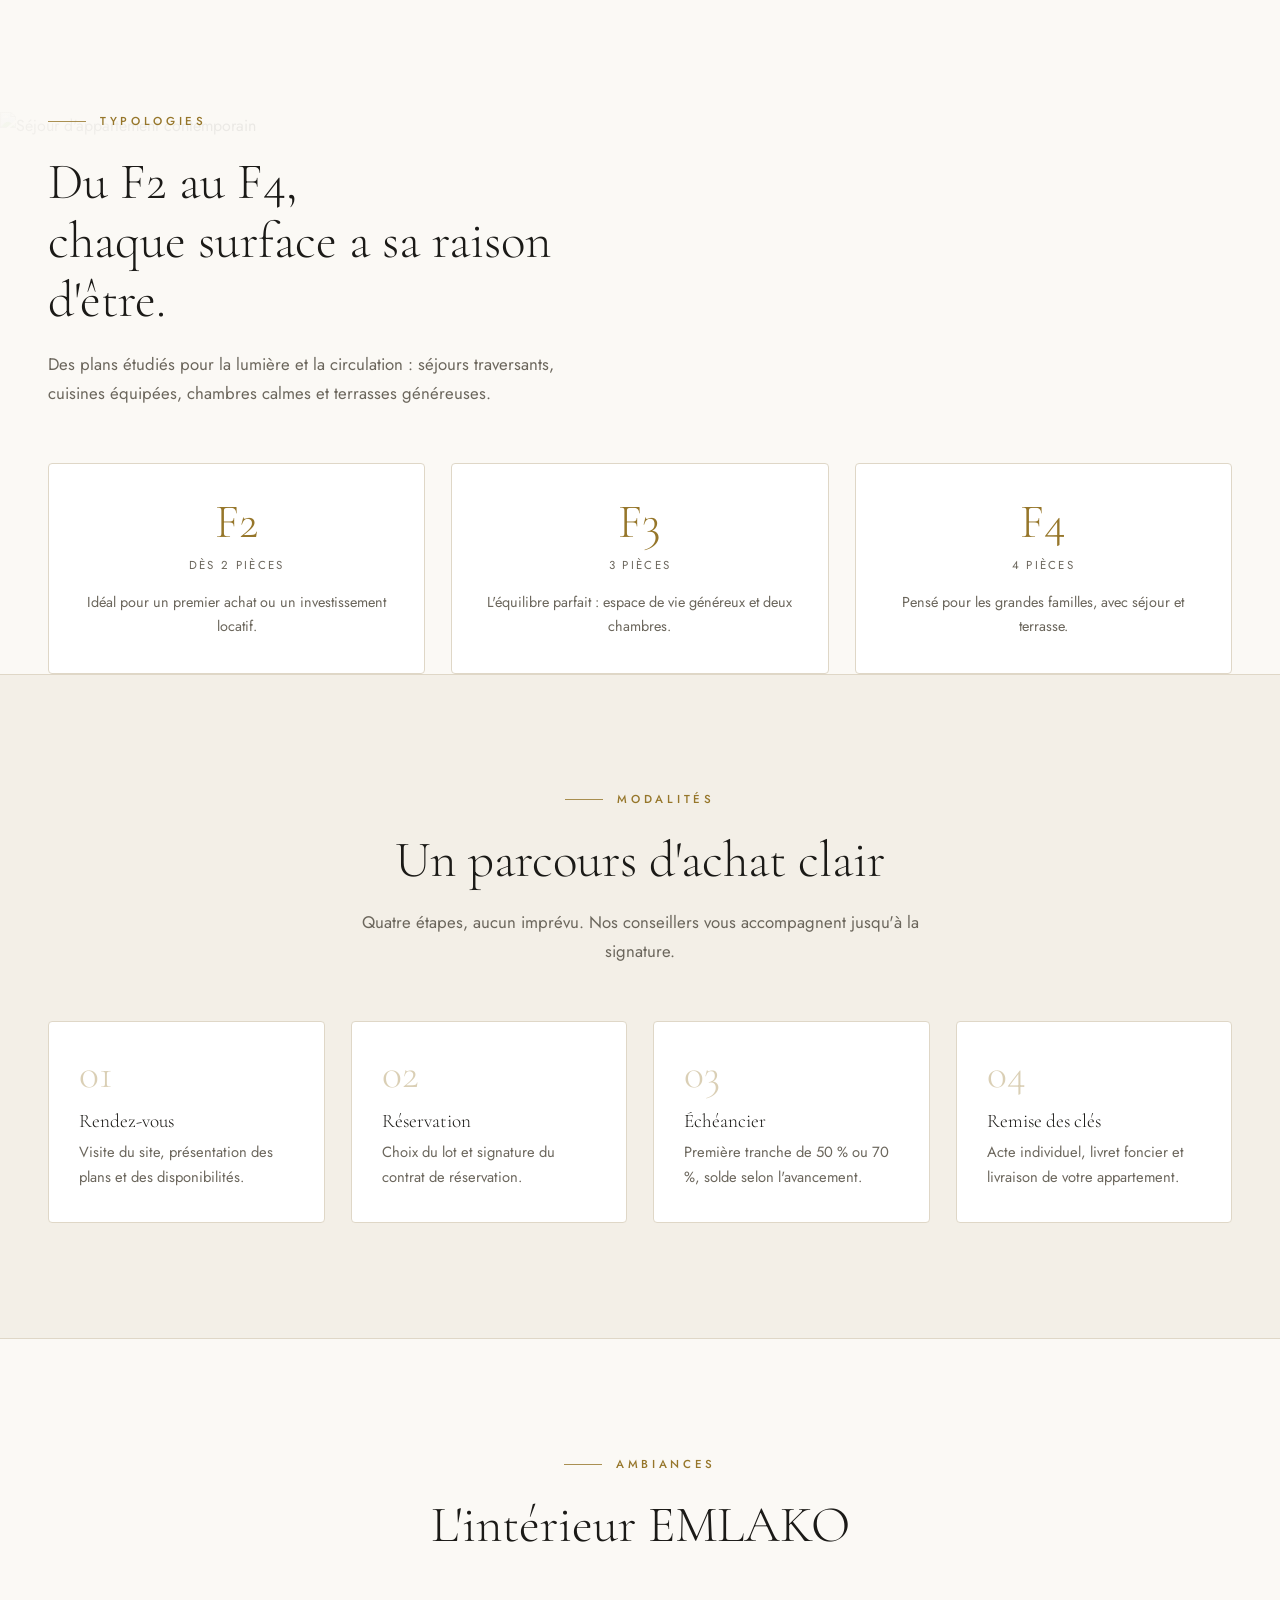
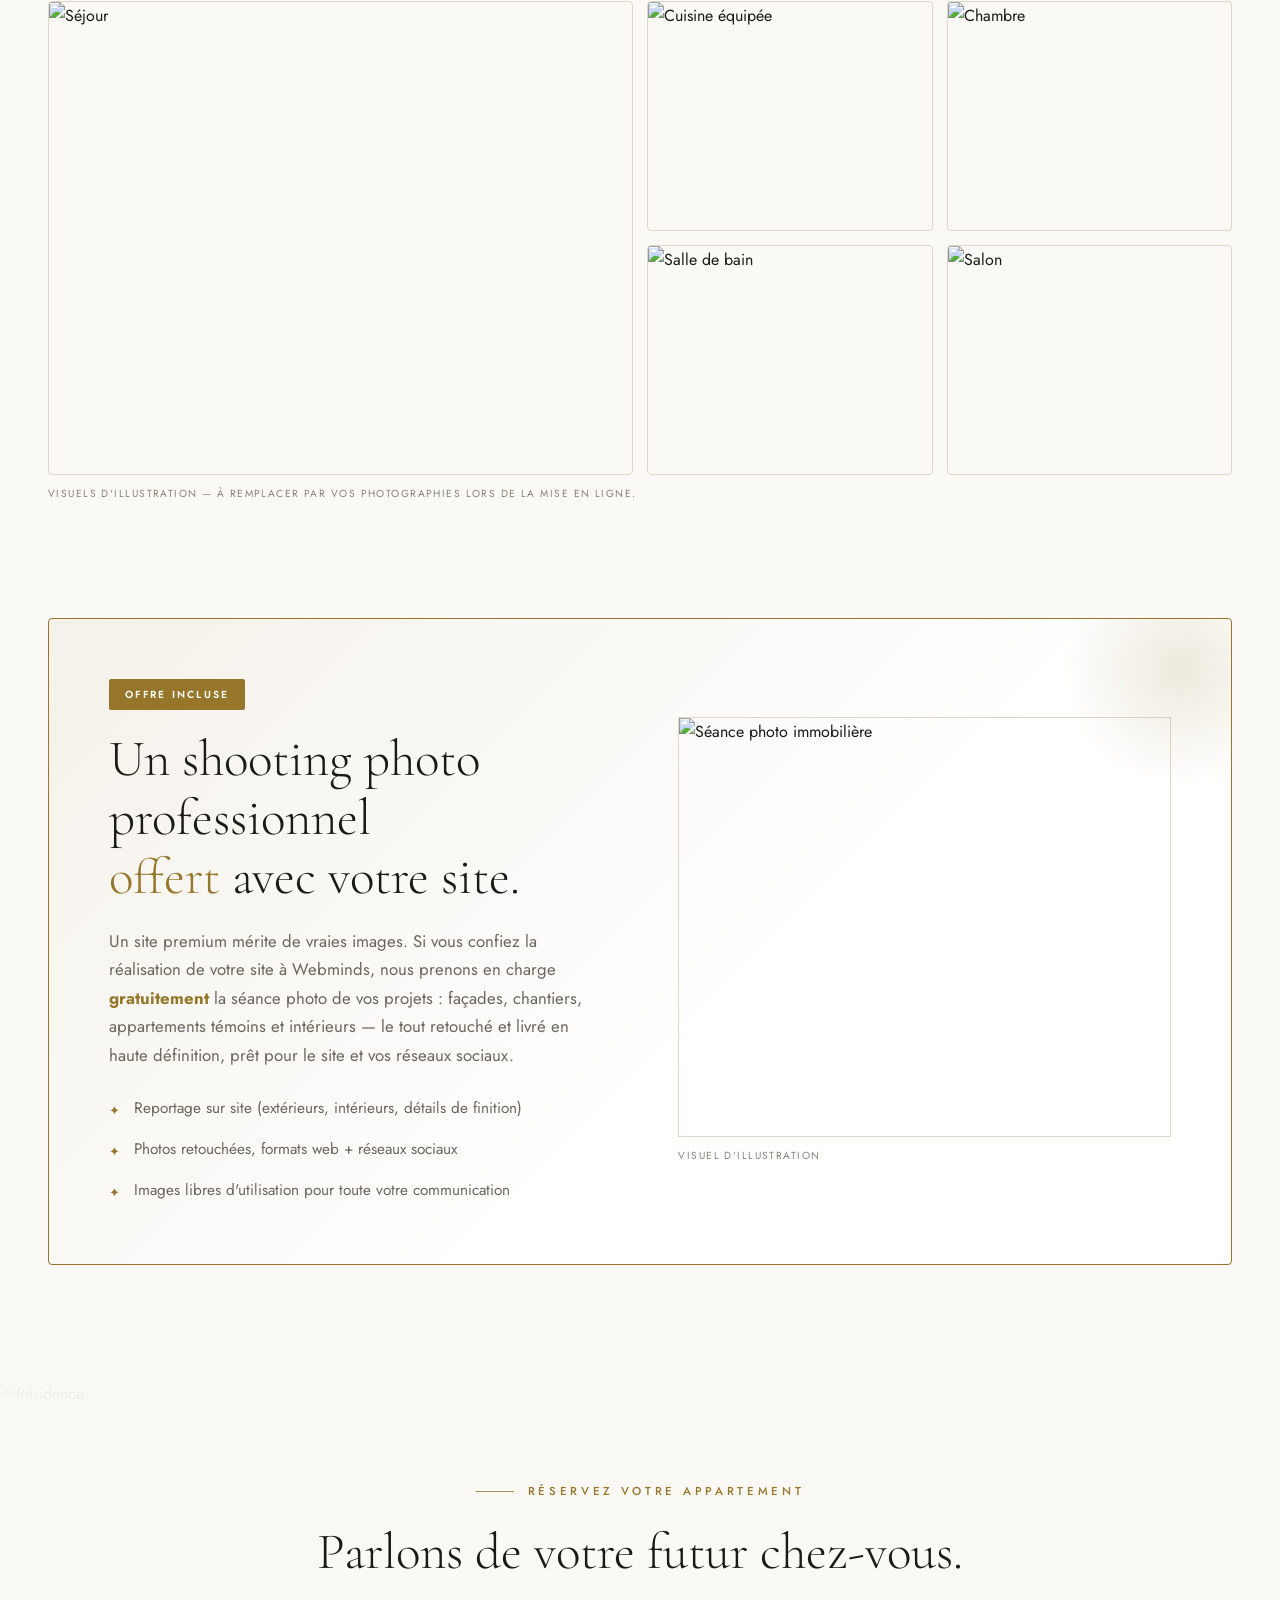
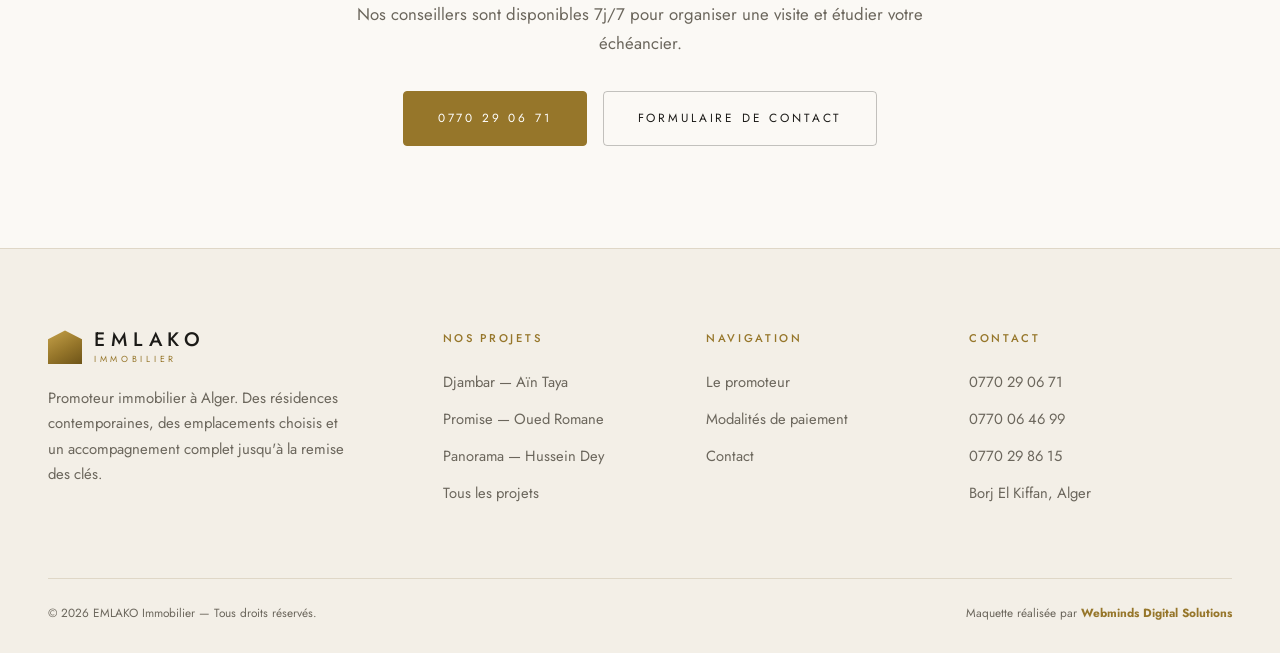
==== commit 40e2c5b0: "Ajoute une bascule version sombre / claire dans la navigation Bouton present sur toutes les pages de" ====
--- a/light/index.html
+++ b/light/index.html
@@ -1,6 +1,7 @@
 <!DOCTYPE html>
 <html lang="fr">
 <head>
+<base href="/light/">
 <meta charset="UTF-8">
 <meta name="viewport" content="width=device-width, initial-scale=1">
 <title>EMLAKO Immobilier — Promotion immobilière haut de gamme à Alger</title>
@@ -28,6 +29,7 @@
     </nav>
     <div class="nav__cta">
       <span class="nav__tel">0770 29 06 71</span>
+      <a class="switch" id="themeSwitch" href="/light/" title="Changer de version"><span class="switch__dot"></span><span class="switch__txt">Version claire</span></a>
       <button class="burger" aria-label="Menu">☰</button>
     </div>
   </div>
--- a/light/assets/css/style-light.css
+++ b/light/assets/css/style-light.css
@@ -256,3 +256,20 @@
   .form .row{grid-template-columns:1fr}
   .footer__grid{grid-template-columns:1fr}
 }
+
+/* --- Bascule version sombre / claire --- */
+.switch{
+  display:inline-flex;align-items:center;gap:9px;
+  padding:9px 16px;border:1px solid var(--ligne);border-radius:40px;
+  font-size:.62rem;letter-spacing:.2em;text-transform:uppercase;
+  color:var(--gris);background:#fff;transition:var(--t);white-space:nowrap;
+}
+.switch:hover{border-color:var(--or);color:var(--or-clair)}
+.switch__dot{
+  width:11px;height:11px;border-radius:50%;flex:none;
+  background:linear-gradient(90deg,#1B1A17 50%,#FBF9F5 50%);
+  border:1px solid var(--or);transition:var(--t);
+}
+.switch:hover .switch__dot{transform:rotate(180deg)}
+@media(max-width:1100px){.switch__txt{display:none}.switch{padding:9px 11px}}
+@media(max-width:820px){.switch{order:-1}}
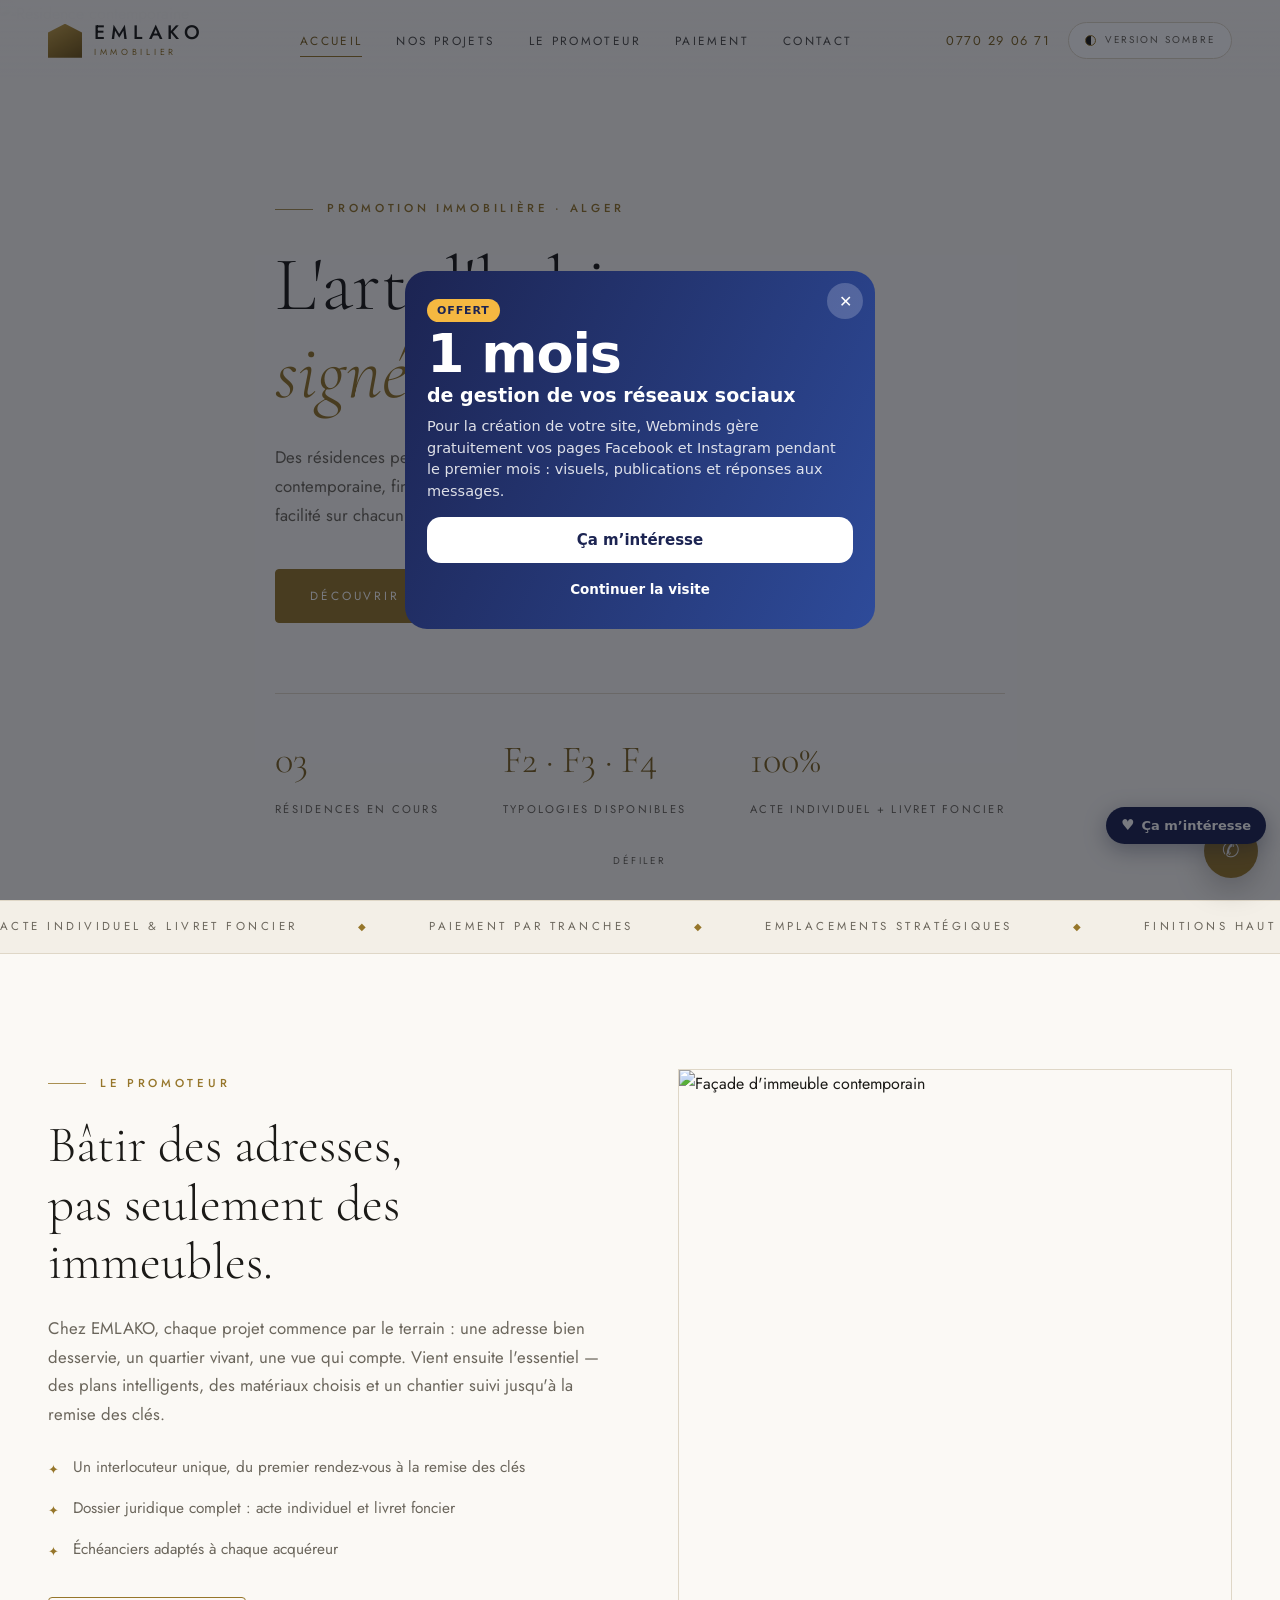
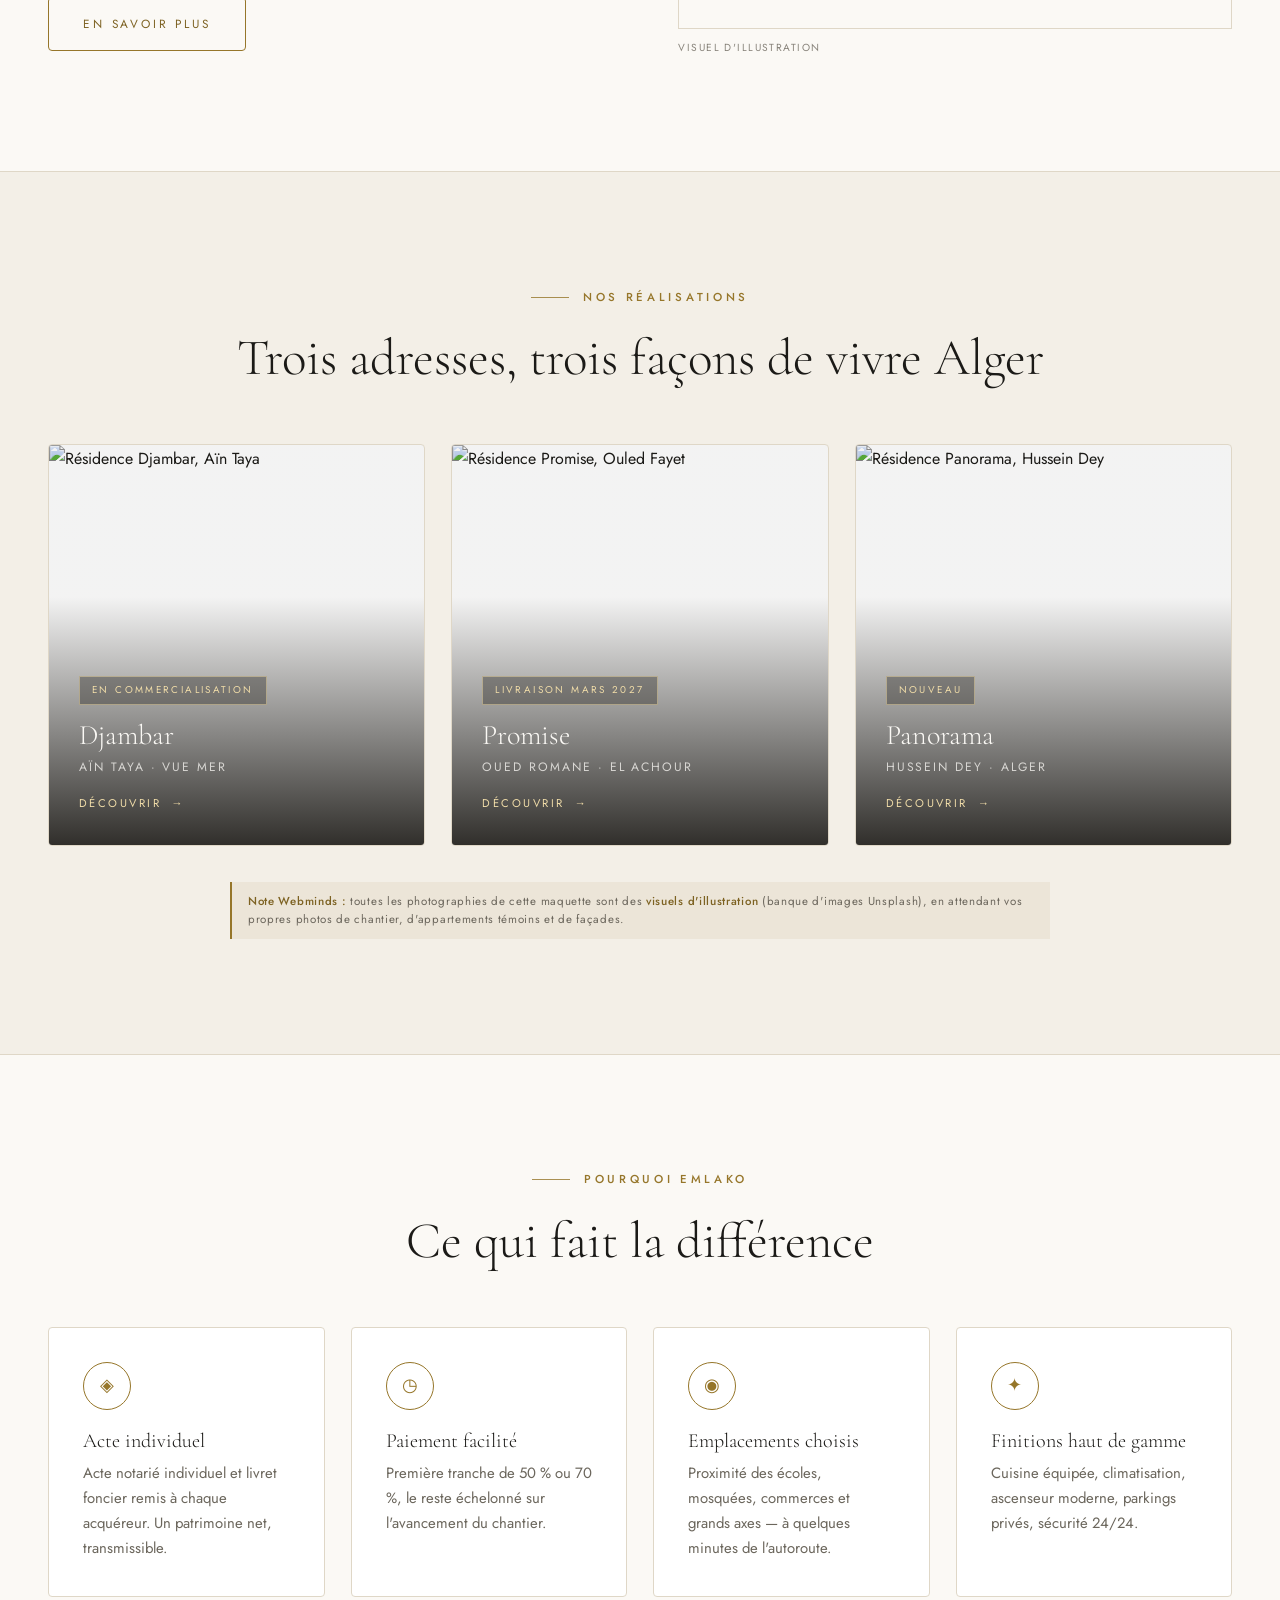
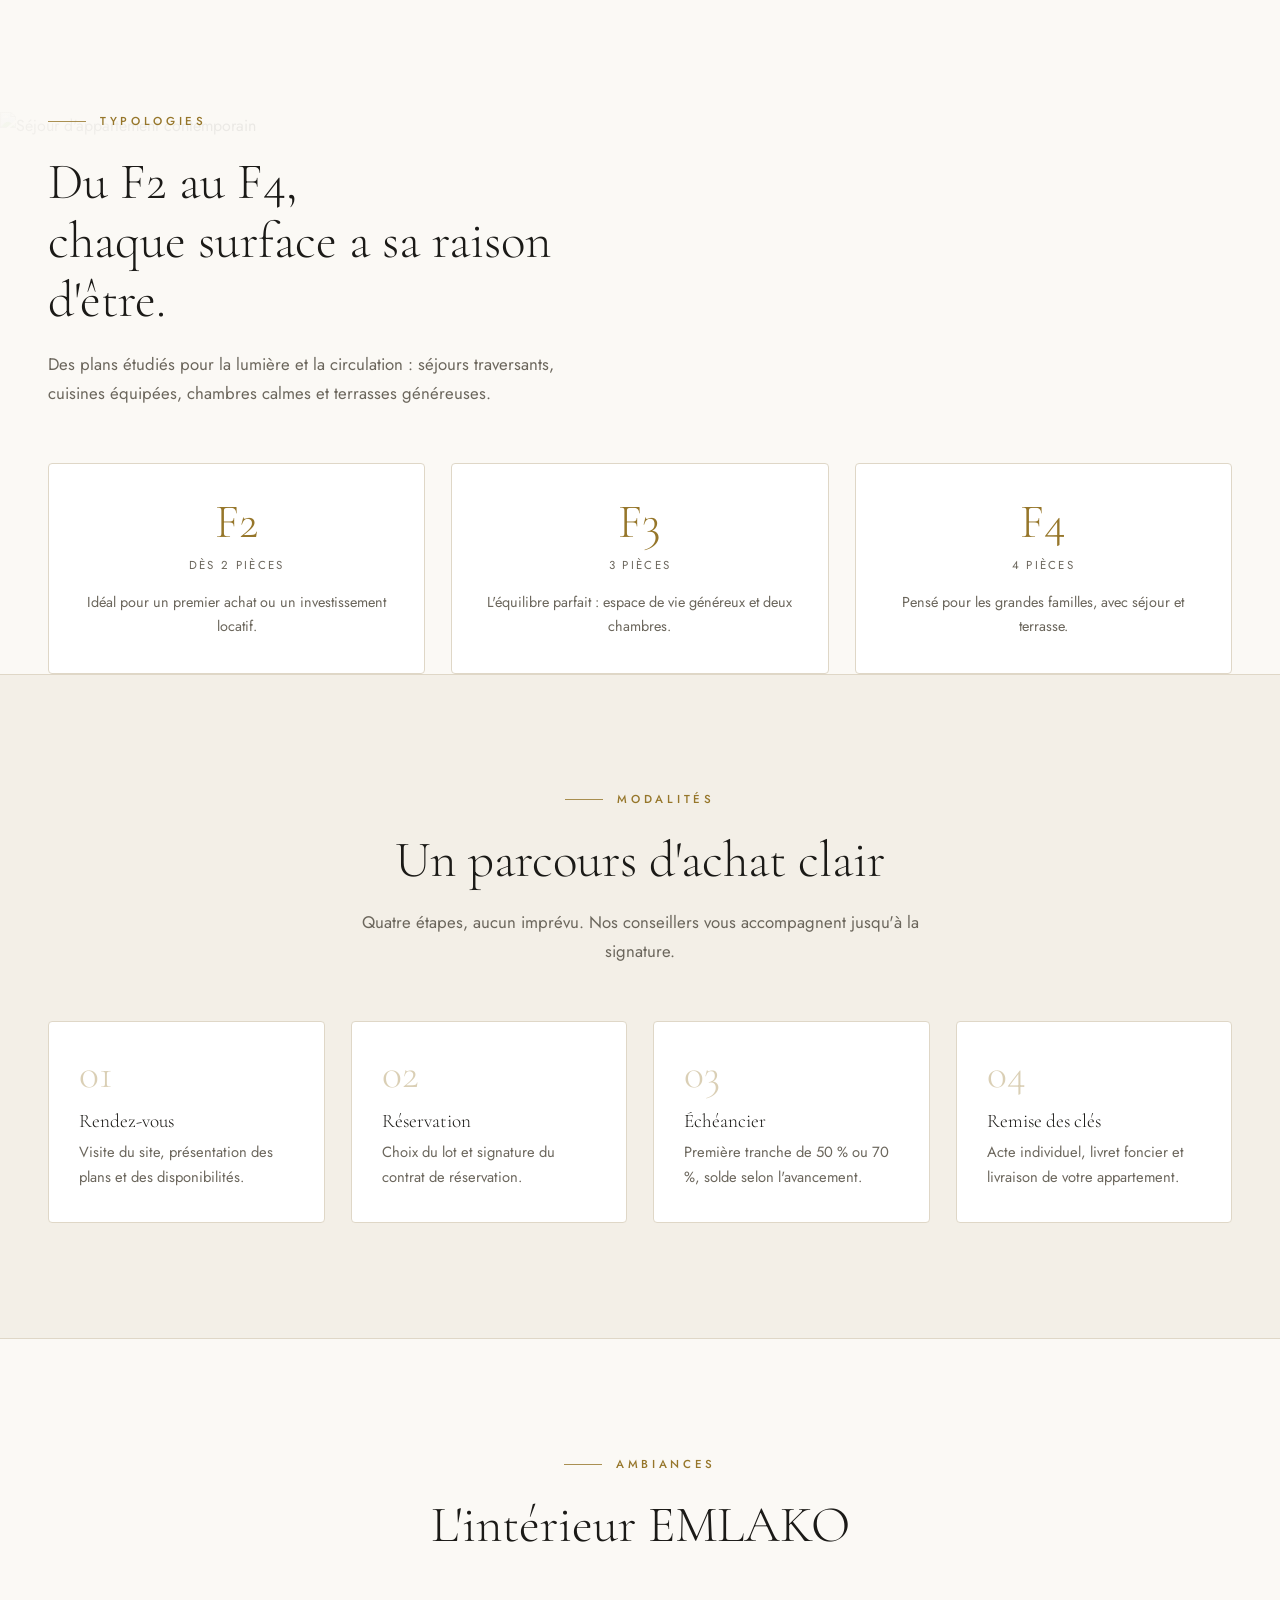
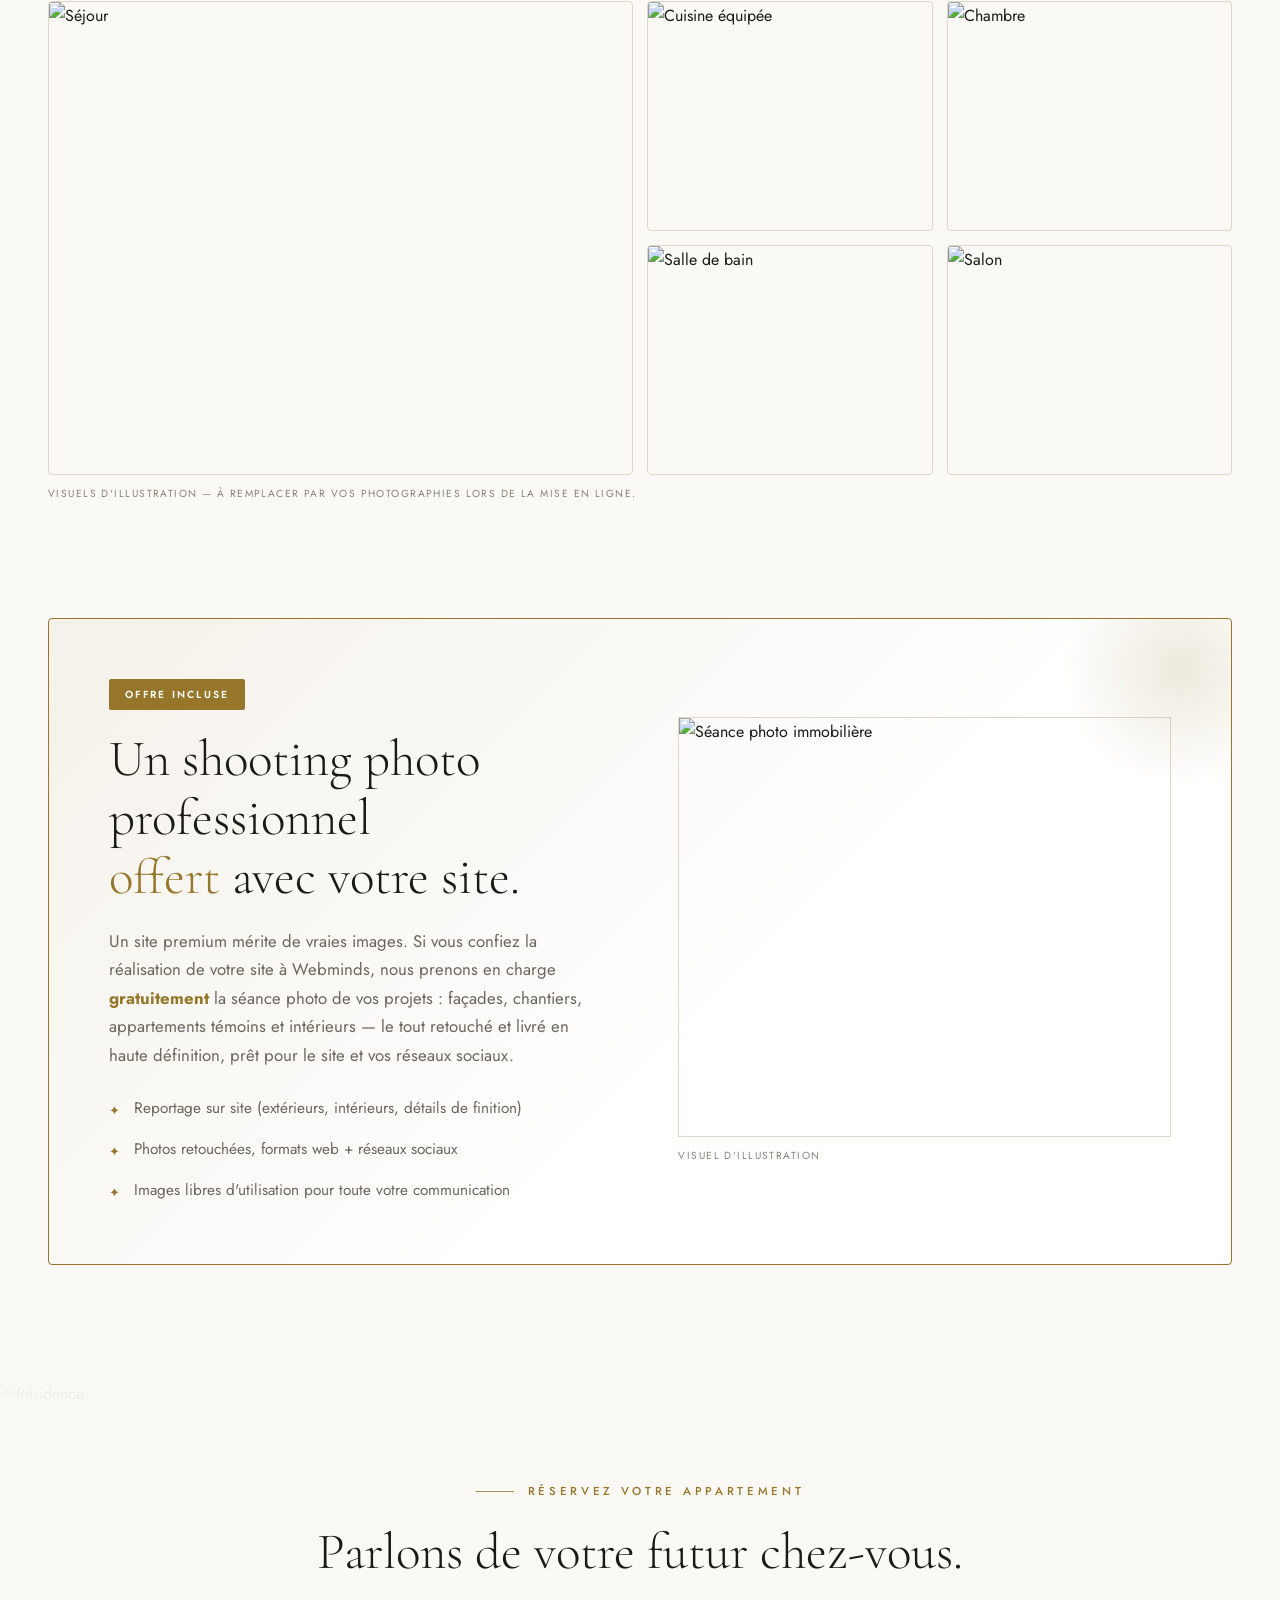
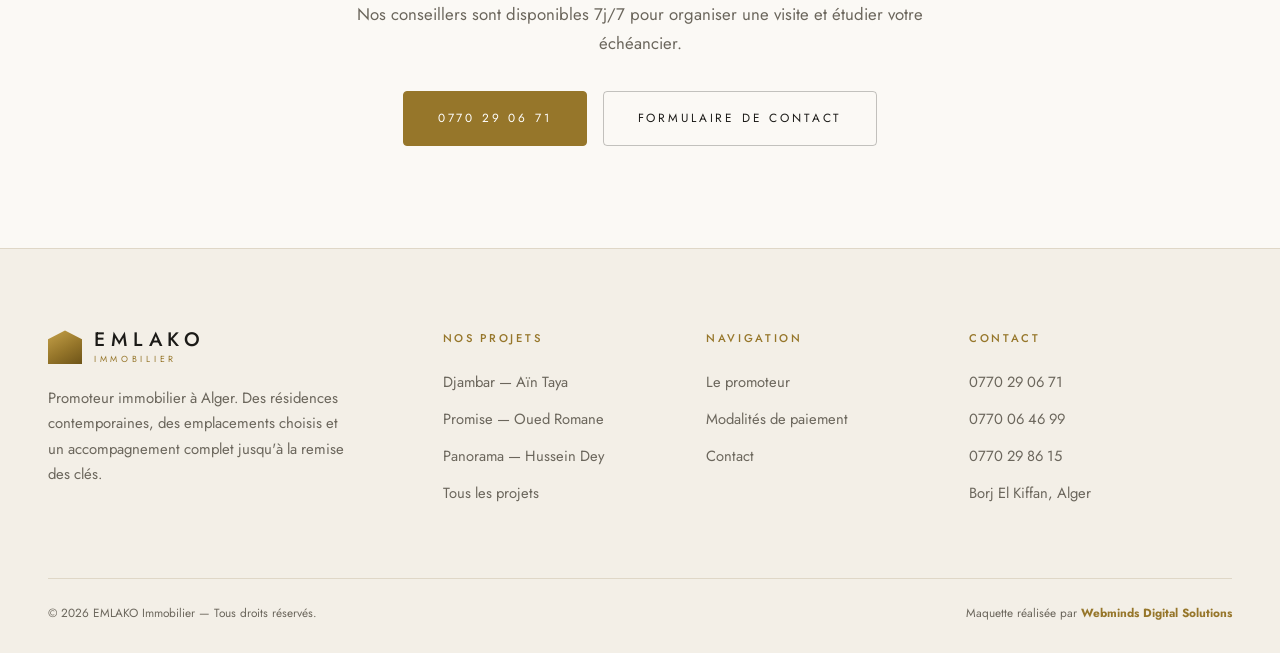
==== commit 62553bcf: "Pop-up « 1 mois de réseaux sociaux offert » et bouton « Ça m'intéresse » (envoi WhatsApp)" ====
--- a/light/index.html
+++ b/light/index.html
@@ -285,6 +285,42 @@
 
 <a href="https://wa.me/213770290671" class="wa" aria-label="WhatsApp" target="_blank" rel="noopener">✆</a>
 
-<script src="assets/js/main.js"></script>
-</body>
+<script src="assets/js/main.js"></script><script data-wml>(function(){if(window.__wmL)return;window.__wmL=1;
+var C={"p": "EMLAKO Immobilier", "mail": null, "wa": "213797372452", "v": [["/", "Version sombre", ""], ["/light/", "Version claire", ""]]};
+function ready(f){document.readyState==='loading'?document.addEventListener('DOMContentLoaded',f):f()}
+ready(function(){
+var css='.wmL-b{position:fixed;right:14px;bottom:calc(56px + env(safe-area-inset-bottom));z-index:2147483000;border:0;border-radius:999px;background:#1C2452;color:#fff;font:700 13px/1 system-ui,-apple-system,Segoe UI,Roboto,sans-serif;padding:11px 15px;box-shadow:0 6px 22px rgba(20,30,60,.35);cursor:pointer;display:flex;align-items:center;gap:7px}'
++'@media(max-width:520px){.wmL-b{bottom:calc(112px + env(safe-area-inset-bottom));font-size:12.5px;padding:10px 13px}}'
++'.wmL-m{position:fixed;inset:0;z-index:2147483001;background:rgba(10,14,25,.55);display:none;align-items:flex-end;justify-content:center;font-family:system-ui,-apple-system,Segoe UI,Roboto,sans-serif}.wmL-m.on{display:flex}@media(min-width:700px){.wmL-m{align-items:center;padding:20px}}'
++'.wmL-x{box-sizing:border-box;position:relative;background:#fff;color:#1C2452;width:100%;max-width:470px;max-height:92vh;overflow:auto;border-radius:22px 22px 0 0;padding:24px 22px calc(22px + env(safe-area-inset-bottom));text-align:left}@media(min-width:700px){.wmL-x{border-radius:22px}}'
++'.wmL-x *{box-sizing:border-box}.wmL-c{position:absolute;top:12px;right:12px;width:36px;height:36px;border:0;border-radius:50%;background:#F0F2F1;font-size:16px;cursor:pointer;color:#1C2452}'
++'.wmL-x h3{font:800 26px/1.1 system-ui,-apple-system,sans-serif;margin:4px 40px 10px 0;color:inherit}.wmL-x p{margin:0 0 14px;line-height:1.5;font-size:14.5px;opacity:.85}'
++'.wmL-o{background:linear-gradient(115deg,#1C2452,#2E4B9A);color:#fff}.wmL-o .wmL-c{background:rgba(255,255,255,.2);color:#fff}.wmL-big{font:900 54px/.95 system-ui,-apple-system,sans-serif;letter-spacing:-.02em;margin:6px 0 2px}.wmL-big small{display:block;font-size:19px;font-weight:700;letter-spacing:0;margin-top:6px}'
++'.wmL-tag{display:inline-block;background:#F5B841;color:#1C2452;font:800 11px system-ui,sans-serif;letter-spacing:.08em;border-radius:999px;padding:5px 10px}'
++'.wmL-btn{display:flex;align-items:center;justify-content:center;width:100%;border:0;border-radius:14px;padding:14px;font:800 15px system-ui,-apple-system,sans-serif;cursor:pointer;margin-top:8px}.wmL-w{background:#fff;color:#1C2452}.wmL-g{background:#1FAF55;color:#fff}.wmL-n{background:#1C2452;color:#fff}.wmL-l{background:transparent;color:inherit;font-weight:600;font-size:13.5px;padding:10px}'
++'.wmL-s{font:700 11.5px system-ui,sans-serif;text-transform:uppercase;letter-spacing:.06em;opacity:.6;margin:12px 0 8px}.wmL-ch{display:grid;gap:8px}.wmL-ch label{display:flex;align-items:center;gap:10px;border:1.5px solid #E2E6E3;border-radius:12px;padding:11px 12px;cursor:pointer;font-size:14px;font-weight:600}.wmL-ch label small{display:block;font-weight:500;opacity:.65;font-size:12px}.wmL-ch input{width:18px;height:18px;flex:none;accent-color:#1FAF55}'
++'.wmL-f{display:grid;gap:8px;margin:12px 0 6px}.wmL-f input{border:1.5px solid #E2E6E3;border-radius:12px;padding:12px;font:500 16px system-ui,sans-serif;color:#1C2452;background:#fff;-webkit-user-select:text!important;user-select:text!important;width:100%}'
++'.wmL-ok{text-align:center}.wmL-ok i{display:grid;place-items:center;width:64px;height:64px;margin:6px auto 12px;border-radius:50%;background:#E8F7EE;color:#1FAF55;font-style:normal;font-size:30px}';
+var st=document.createElement('style');st.textContent=css;document.head.appendChild(st);
+function ss(k,v){try{if(v===undefined)return sessionStorage.getItem(k);sessionStorage.setItem(k,v)}catch(e){}}
+var p=location.pathname,cur=0;C.v.forEach(function(v,i){if(v[0]!=='/'&&p.indexOf(v[0])===0)cur=i});
+var off=document.createElement('div');off.className='wmL-m';off.innerHTML='<div class="wmL-x wmL-o" role="dialog" aria-modal="true"><button class="wmL-c" type="button" aria-label="Fermer">✕</button><span class="wmL-tag">OFFERT</span><div class="wmL-big">1 mois<small>de gestion de vos réseaux sociaux</small></div><p style="margin-top:12px">Pour la création de votre site, Webminds gère gratuitement vos pages Facebook et Instagram pendant le premier mois : visuels, publications et réponses aux messages.</p><button class="wmL-btn wmL-w" type="button" data-i>Ça m’intéresse</button><button class="wmL-btn wmL-l" type="button" data-c>Continuer la visite</button></div>';
+var ch='';C.v.forEach(function(v,i){ch+='<label><input type="radio" name="wmLv" value="'+v[1]+'"'+(i===cur?' checked':'')+'><span>'+v[1]+(v[2]?'<small>'+v[2]+'</small>':'')+'</span></label>'});
+var it=document.createElement('div');it.className='wmL-m';it.innerHTML='<div class="wmL-x" role="dialog" aria-modal="true"><button class="wmL-c" type="button" aria-label="Fermer">✕</button><div data-s1><h3>Cette maquette vous plaît ?</h3><p>Choisissez la version qui vous intéresse : Webminds vous recontacte pour vous la présenter.</p>'+(C.v.length>1?'<div class="wmL-s">La version préférée</div><div class="wmL-ch">'+ch+'</div>':'')+'<div class="wmL-s">En plus</div><div class="wmL-ch"><label><input type="checkbox" value="Gestion des réseaux sociaux (1 mois offert)"><span>Réseaux sociaux<small>1 mois de gestion offert avec le site</small></span></label></div><div class="wmL-f"><input name="n" placeholder="Votre nom" autocomplete="name"><input name="t" type="tel" inputmode="tel" placeholder="Votre téléphone (facultatif)" autocomplete="tel"></div><button class="wmL-btn wmL-g" type="button" data-w>Envoyer sur WhatsApp</button>'+(C.mail?'<button class="wmL-btn wmL-l" type="button" data-e>Envoyer par e-mail</button>':'')+'</div><div class="wmL-ok" data-s2 hidden><i>✓</i><h3 style="margin:0 0 8px">Merci !</h3><p>Votre choix a bien été transmis à Webminds. Nous vous recontactons très vite.</p><button class="wmL-btn wmL-n" type="button" data-c>Continuer la visite</button></div></div>';
+document.body.appendChild(off);document.body.appendChild(it);
+var b=document.createElement('button');b.type='button';b.className='wmL-b';b.innerHTML='<b style="font-size:15px">♥</b>Ça m’intéresse';document.body.appendChild(b);
+function op(m){off.classList.remove('on');it.classList.remove('on');m.classList.add('on')}
+[off,it].forEach(function(m){m.addEventListener('click',function(e){if(e.target===m||e.target.closest('.wmL-c')||e.target.closest('[data-c]'))m.classList.remove('on')})});
+b.onclick=function(){op(it)};off.querySelector('[data-i]').onclick=function(){op(it)};
+function msg(){var v=(it.querySelector('input[name=wmLv]:checked')||{}).value||C.v[cur][1],x=[].map.call(it.querySelectorAll('input[type=checkbox]:checked'),function(c){return c.value}),n=it.querySelector('[name=n]').value.trim(),t=it.querySelector('[name=t]').value.trim();
+ return{v:v,x:x,n:n,t:t,txt:'Bonjour Webminds, la maquette '+C.p+' m’intéresse.\nVersion préférée : '+v+(x.length?'\nEn plus : '+x.join(', '):'')+(n?'\nNom : '+n:'')+(t?'\nTéléphone : '+t:'')+'\nLien : '+location.origin+C.v[cur][0]}}
+function mail(m){if(!C.mail)return;try{fetch('https://formsubmit.co/ajax/'+C.mail,{method:'POST',keepalive:true,headers:{'Content-Type':'application/json','Accept':'application/json'},body:JSON.stringify({_subject:'Maquette '+C.p+' : intéressé ('+m.v+')',Prospect:C.p,Version:m.v,Options:m.x.join(', ')||'-',Nom:m.n||'-',Telephone:m.t||'-',Lien:location.origin+C.v[cur][0],_template:'table',_captcha:'false'})}).catch(function(){})}catch(e){}}
+function done(){it.querySelector('[data-s1]').hidden=true;it.querySelector('[data-s2]').hidden=false;ss('wmL-sent','1')}
+it.querySelector('[data-w]').onclick=function(){var m=msg();mail(m);done();location.href='https://wa.me/'+C.wa+'?text='+encodeURIComponent(m.txt)};
+var e=it.querySelector('[data-e]');if(e)e.onclick=function(){mail(msg());done()};
+var sh=ss('wmL-off');addEventListener('scroll',function(){var r=(scrollY+innerHeight)/document.documentElement.scrollHeight;
+ if(!sh&&scrollY>500&&r>.3){sh=1;ss('wmL-off','1');op(off)}
+ if(!ss('wmL-it')&&!ss('wmL-sent')&&sh&&r>.92&&!off.classList.contains('on')){ss('wmL-it','1');op(it)}},{passive:true});
+});})();
+</script></body>
 </html>
